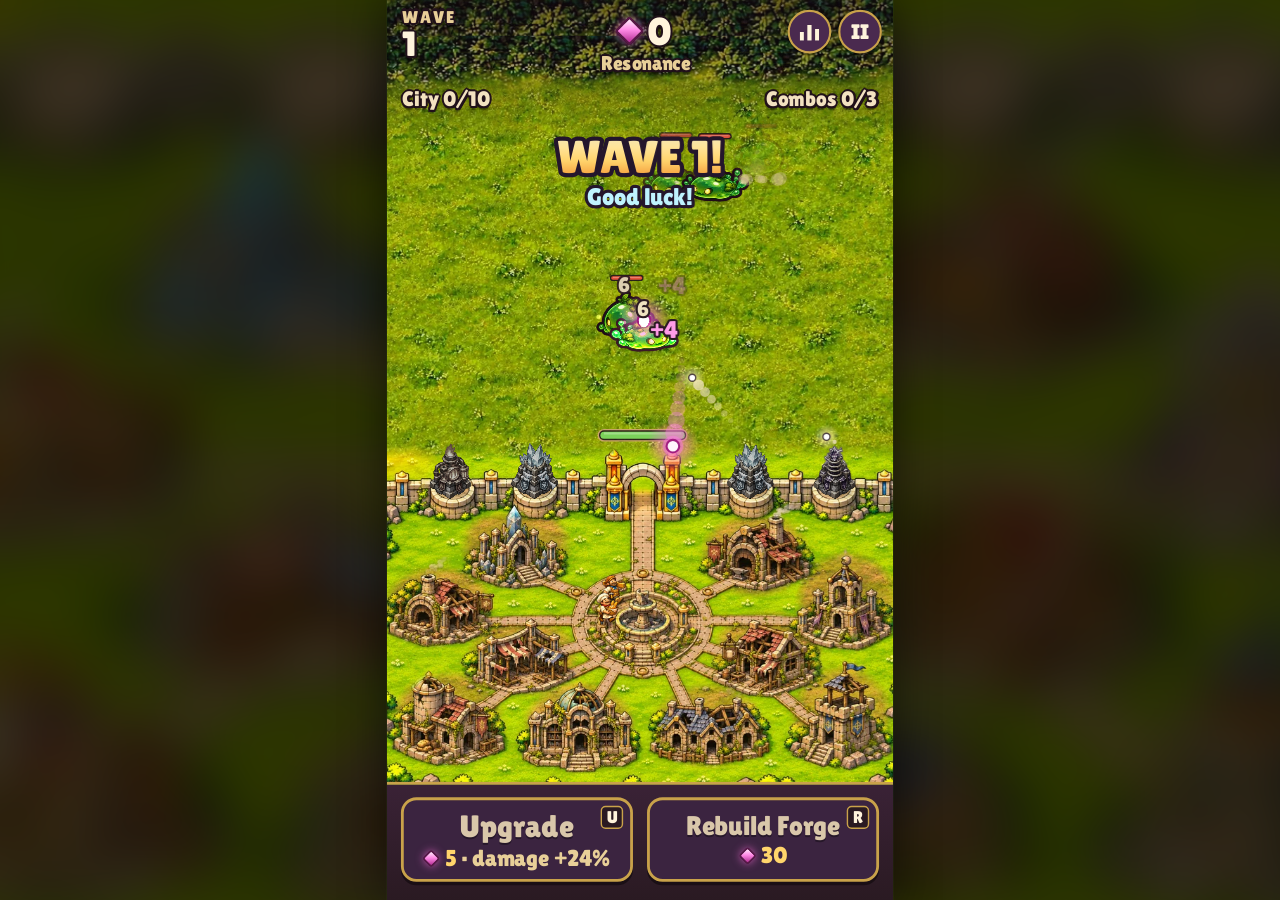
==== index.html @ 9fb1098d "Whole working area in view again (camera from 70 above the field line, 440 panel; owner: monsters we" ====
<!doctype html>
<html lang="en">
<head>
<meta charset="utf-8">
<meta name="viewport" content="width=device-width,initial-scale=1,maximum-scale=1,user-scalable=no,viewport-fit=cover">
<meta http-equiv="Content-Security-Policy" content="default-src 'self'; script-src 'self' https:; img-src 'self' data: blob:; media-src 'self' blob:; connect-src 'self' https:; style-src 'self' 'unsafe-inline'; font-src 'self'">
<title>Hearthgate</title>
<link rel="stylesheet" href="style.css?v=20261113c">
</head>
<body>
<div id="backdrop" aria-hidden="true"></div>
<div id="stage">
  <canvas id="field" aria-label="The gate holds against the waves"></canvas>
  <header id="hud">
    <div id="wave" class="stat"><span class="lbl">Wave</span><b id="waveN">1</b></div>
    <div class="stat res"><span class="num"><i class="gem"></i><b id="res">0</b></span><span id="unit" class="sub">Resonance</span><span id="rate" class="sub rate" hidden><b id="rateN">+0/s</b></span></div>
    <div class="btns">
    <button id="stars" class="chip perksbtn" aria-label="Ascension perks" hidden></button>
    <button id="quests" class="icon" aria-label="Daily quests" hidden><i class="scroll"></i><span class="dot"></span></button>
    <button id="shop" class="icon shopbtn" aria-label="Shop" hidden><i class="star"></i><span class="dot"></span></button>
    <button id="stats" class="icon statsbtn" aria-label="Show stats"><i class="bars"></i></button>
    <button id="pause" class="icon" aria-label="Pause">II</button>
    </div>
  </header>
  <div id="counters"><span id="city" class="stat sm">City 0/10</span><span id="combos" class="stat sm">Combos 0/3</span></div>
  <div id="info" hidden></div>
  <div id="toast" role="status"></div>
  <footer id="bar">
    <button id="up" class="big"><span class="fill"></span><span class="label">Upgrade</span><span class="cost">10</span><span class="wait"></span><kbd>U</kbd></button>
    <button id="re" class="big"><span class="fill"></span><span class="label">Rebuild</span><span class="cost">15</span><span class="wait"></span><kbd>R</kbd></button>
  </footer>
  <div id="hand" aria-hidden="true"></div>
  <div id="card"><div class="body" role="dialog" aria-modal="true"></div></div>
  <div id="boot">Hearthgate</div>
</div>
<aside id="sideL" class="side" hidden></aside>
<aside id="sideR" class="side" hidden></aside>
<script src="js/sdk.js?v=20261113c"></script>
<script src="js/city.js?v=20261113c"></script>
<script src="js/core.js?v=20261113c"></script>
<script src="js/looks.js?v=20261113c"></script>
<script src="js/audio.js?v=20261113c"></script>
<script src="js/game.js?v=20261113c"></script>
</body>
</html>
---- style.css ----
/* Hearthgate: Warden's plum-and-brass UI on a 720x1280 portrait stage. Every label is 30 design px or more,
   so it stays readable when CrazyGames' smallest desktop frame (800x450) shows the stage at 0.35. */
@font-face { font-family: 'HG Display'; src: url('assets/fonts/LilitaOne-Regular.ttf') format('truetype'); font-display: swap; }
@font-face { font-family: 'HG Text'; src: url('assets/fonts/Nunito-Variable.ttf') format('truetype'); font-weight: 200 1000; font-display: swap; }
:root { --plum: #4a2a4f; --plum-dark: #2a1a22; --brass: #c9a24a; --gold: #ffd56b; --ink: #fff4dc; --fire: #ff8a3a; --frost: #9fe8ff; --storm: #c98bff; }
* { box-sizing: border-box; }
html, body { margin: 0; height: 100%; overflow: hidden; background: #1b1016; font-synthesis-weight: none;
  -webkit-user-select: none; user-select: none; -webkit-touch-callout: none; touch-action: manipulation; -webkit-tap-highlight-color: transparent; }
/* desktop: the portrait stage stands in front of a soft, dark view of the restored city instead of black bars */
#backdrop { position: fixed; inset: -60px; background: url('assets/city/city-restored.webp') center / cover no-repeat; filter: blur(26px) brightness(.42) saturate(1.15); }
#stage { position: absolute; left: 0; top: 0; width: 720px; height: 1280px; transform-origin: 0 0; overflow: hidden;
  font-family: 'HG Text', 'Trebuchet MS', sans-serif; color: var(--ink); background: #2f5a2a; box-shadow: 0 0 60px rgba(0, 0, 0, .6); }
#field { position: absolute; inset: 0; width: 720px; height: 1280px; }
button { font-family: inherit; }
[hidden] { display: none !important; }
button:focus-visible { outline: 4px solid var(--gold); outline-offset: 3px; }

/* HUD (polish pass, owner Nov 6 2026: "containers for data is cute, but sometimes just having the numbers might look better"):
   wave and Resonance are plain numbers with an ink outline over a soft shade; only things you press are buttons.
   Three columns that cannot push each other: a number that grows too wide is shrunk to fit by fitText() in game.js. */
#hud { position: absolute; left: 16px; right: 16px; top: 12px; z-index: 1; display: grid; grid-template-columns: 150px minmax(0, 1fr) auto; align-items: start; gap: 8px; pointer-events: none; }
#hud::before { content: ''; position: absolute; left: -16px; right: -16px; top: -12px; height: 210px; z-index: -1; pointer-events: none;
  background: linear-gradient(rgba(20, 10, 16, .62), rgba(20, 10, 16, .3) 55%, rgba(20, 10, 16, 0)); }
#hud > * { pointer-events: auto; }
.stat { font: 50px/1 'HG Display', sans-serif; color: var(--ink); white-space: nowrap;
  text-shadow: 0 0 3px #22121b, 3px 0 0 #22121b, -3px 0 0 #22121b, 0 3px 0 #22121b, 0 -3px 0 #22121b, 2px 2px 0 #22121b, -2px 2px 0 #22121b, 2px -2px 0 #22121b, -2px -2px 0 #22121b, 0 6px 2px rgba(0, 0, 0, .45); }
#wave { display: flex; flex-direction: column; align-items: flex-start; padding-left: 6px; }
.stat .lbl { font-size: 24px; letter-spacing: 3px; text-transform: uppercase; color: #e8cf98; margin-bottom: 2px; }
.stat.res { display: flex; flex-direction: column; align-items: center; min-width: 0; padding-top: 4px; }
.stat.res .num { display: flex; align-items: center; gap: 10px; font-size: 56px; }
.stat.res .gem { width: 30px; height: 30px; margin: 0; }
.stat .sub { font-size: 28px; color: #e8cf98; margin-top: 4px; }
.stat .sub.rate { color: #ffc6ef; }
.stat.sm { font-size: 30px; color: #f3e2c0; }
#hud .btns { display: flex; gap: 10px; align-items: center; padding-top: 2px; }
#hud .btns .icon { margin-left: 0 !important; }
#counters { position: absolute; left: 22px; top: 126px; right: 22px; z-index: 1; display: flex; justify-content: space-between; pointer-events: none; }
.chip { white-space: nowrap; display: inline-flex; align-items: center; gap: 8px; padding: 8px 16px; border-radius: 999px; font: 38px/1 'HG Display', sans-serif;
  background: rgba(42, 26, 34, .84); border: 3px solid var(--brass); box-shadow: 0 3px 0 rgba(0, 0, 0, .25); }
.unit { font-size: 32px; color: #e8cf98; }
/* Resonance: a rose crystal, the city's magic */
.gem { flex: none; width: 24px; height: 24px; margin: 0 4px; transform: rotate(45deg); border-radius: 4px; border: 3px solid #5a1748;
  background: linear-gradient(135deg, #fff0fb, #ff8ae6 45%, #b02a8f); box-shadow: 0 0 12px rgba(255, 110, 220, .7); }
#stars { color: var(--gold); padding: 8px 12px; gap: 4px; }
.icon { margin-left: auto; flex: none; width: 62px; height: 62px; border-radius: 50%; border: 3px solid var(--brass); background: var(--plum);
  color: var(--ink); font: 30px/1 'HG Display', sans-serif; cursor: pointer; box-shadow: 0 3px 0 rgba(0, 0, 0, .3); }
.icon.on { background: var(--brass); color: var(--plum-dark); }

/* notices sit over the city, never over the fight */
#toast { position: absolute; left: 50%; bottom: 680px; transform: translate(-50%, 20px); max-width: 680px; width: max-content; padding: 14px 26px; border-radius: 16px;
  background: var(--plum); border: 3px solid var(--brass); font: 34px/1.15 'HG Display', sans-serif; text-align: center;
  opacity: 0; transition: opacity .25s, transform .25s; pointer-events: none; box-shadow: 0 6px 18px rgba(0, 0, 0, .35); }
#toast.show { opacity: 1; transform: translate(-50%, 0); }

/* the two buttons */
#bar { position: absolute; left: 0; right: 0; bottom: 0; height: 168px; padding: 18px 20px 26px; display: flex; gap: 20px;
  background: linear-gradient(#3a2236, var(--plum-dark)); border-top: 4px solid var(--brass); }
.big { position: relative; flex: 1; overflow: hidden; border-radius: 22px; border: 4px solid var(--brass); background: #3b2440; color: var(--ink);
  font-family: 'HG Display', sans-serif; cursor: pointer; display: flex; flex-direction: column; align-items: center; justify-content: center; gap: 2px;
  box-shadow: 0 5px 0 #1a0f15; transition: transform .08s; }
.big:active { transform: translateY(3px); box-shadow: 0 2px 0 #1a0f15; }
.big .fill { position: absolute; left: 0; bottom: 0; top: 0; width: 0; background: linear-gradient(90deg, rgba(201, 162, 74, .28) calc(100% - 18px), rgba(201, 162, 74, 0)); transition: width .2s; }
.big.ready { background: #6a3a5f; border-color: var(--gold); animation: ready 1.4s ease-in-out infinite alternate; }
.big.ready .label { color: #fff8e6; }
@keyframes ready { from { box-shadow: 0 5px 0 #1a0f15, 0 0 0 3px rgba(255, 213, 107, .25); } to { box-shadow: 0 5px 0 #1a0f15, 0 0 0 7px rgba(255, 213, 107, .5), 0 0 26px rgba(255, 213, 107, .45); } }
.big:not(.ready) .label { color: #d9c7aa; }
.big.ascend { background: linear-gradient(#b0802a, #7a4f18); border-color: var(--gold); }
.big .label { position: relative; font-size: 44px; text-shadow: 0 3px 0 rgba(0, 0, 0, .35); }
.big .cost { position: relative; font-size: 32px; color: var(--gold); white-space: nowrap; display: flex; align-items: center; gap: 6px; }
.big .cost .what { color: #e8cf98; }
i.gem { display: inline-block; vertical-align: -4px; }   /* inline in card buttons it collapsed to a bar (fresh-eyes review, Nov 6) */
.cbtn i.gem { width: 18px; height: 18px; border-width: 2px; margin: 0 8px 0 6px; }
.gem.sm { width: 18px; height: 18px; border-width: 2px; margin: 0 4px 0 2px; }
.big .wait { position: absolute; left: 16px; top: 10px; font: 30px 'HG Display', sans-serif; color: var(--gold); }
.big kbd { display: none; position: absolute; right: 10px; top: 8px; min-width: 32px; padding: 1px 6px; border-radius: 7px; border: 2px solid var(--brass);
  font: 24px 'HG Display', sans-serif; color: var(--ink); background: var(--plum-dark); }
.keys .big kbd { display: block; }
.shake { animation: shake .35s; }
@keyframes shake { 25% { transform: translateX(-8px); } 50% { transform: translateX(8px); } 75% { transform: translateX(-4px); } }

/* the pointing hand: a gloved finger that taps the one button to press */
#hand { position: absolute; width: 96px; height: 112px; display: none; pointer-events: none; z-index: 5;
  background: url("data:image/svg+xml,%3Csvg xmlns='http://www.w3.org/2000/svg' viewBox='0 0 48 56'%3E%3Cpath d='M18 6a4 4 0 0 1 8 0v20a3.5 3.5 0 0 1 7 0v1a3.5 3.5 0 0 1 7 0v2a3 3 0 0 1 6 0v11c0 8-6 14-14 14h-8c-6 0-9-3-12-8l-6-10c-2-3 2-6 5-4l7 6z' fill='%23fff4dc' stroke='%232a1a22' stroke-width='2.2' stroke-linejoin='round'/%3E%3Cpath d='M26 26v7M33 27v6M40 29v5' stroke='%232a1a22' stroke-width='1.6' stroke-linecap='round' fill='none'/%3E%3Cpath d='M16 49.5h19' stroke='%23c9a24a' stroke-width='3' stroke-linecap='round'/%3E%3C/svg%3E") center/contain no-repeat;
  transform: rotate(180deg); animation: tap .9s ease-in-out infinite alternate; filter: drop-shadow(0 4px 4px rgba(0, 0, 0, .4)); }
#hand.on { display: block; }
#hand.up { left: 132px; bottom: 178px; }
#hand.re { left: 492px; bottom: 178px; }
#hand.bld { bottom: auto; transform: none; animation-name: tapup; }
#hand.bld.from-top { transform: rotate(180deg); animation-name: tap; }   /* a target near the buttons is pointed at from above, never cut off by the bar */
@keyframes tapup { to { transform: translateY(-16px); } }
@keyframes tap { to { transform: rotate(180deg) translateY(-16px); } }

/* cards: daily reward, offline, restore pick, fork, Ascend, save the gate, settings */
#card { position: absolute; inset: 0; display: none; align-items: center; justify-content: center; background: rgba(20, 10, 16, .55); z-index: 10; }
#card.on { display: flex; }
#card .body { width: 620px; padding: 34px 34px 30px; border-radius: 28px; background: linear-gradient(#4f2d54, #34203a); border: 5px solid var(--brass);
  box-shadow: 0 16px 40px rgba(0, 0, 0, .5); text-align: center; display: flex; flex-direction: column; gap: 14px; animation: rise .25s ease-out; }
@keyframes rise { from { transform: translateY(30px) scale(.96); opacity: 0; } }
#card .eyebrow { font: 30px 'HG Display', sans-serif; color: var(--gold); letter-spacing: .04em; }
#card h2 { margin: 0; font: 56px/1.05 'HG Display', sans-serif; text-shadow: 0 4px 0 rgba(0, 0, 0, .3); }
#card p { margin: 0; font: 600 30px/1.3 'HG Text', sans-serif; color: #f1e3c8; }
#card p.small { font-size: 30px; color: #cdb99a; }
.cbtn { margin-top: 4px; padding: 18px; border-radius: 18px; border: 4px solid var(--brass); background: #6a3a5f; color: var(--ink);
  font: 40px 'HG Display', sans-serif; cursor: pointer; box-shadow: 0 5px 0 #1a0f15; }
.cbtn.gold { background: linear-gradient(#c7962f, #8a5a1b); border-color: var(--gold); }
.cbtn.off { background: #3b2440; color: #cdb99a; }
#card .wait { min-height: 0; font: 30px 'HG Display', sans-serif; color: var(--gold); }
#card .wait:empty { display: none; }
.cbtn.danger { background: linear-gradient(#a8443e, #7c2a2a); border-color: #e0a07a; color: #fff4dc; }
.linkbtn { display: block; margin: 18px auto 0; background: none; border: 0; color: var(--ink); opacity: .7; font: 600 26px 'HG Text', sans-serif; text-decoration: underline; cursor: pointer; }
.linkbtn:hover { opacity: 1; }
.cbtn.quiet { background: transparent; border-color: rgba(201, 162, 74, .5); box-shadow: none; font-size: 34px; }
.pick { display: flex; gap: 16px; }
.opt { flex: 1; padding: 20px 14px; border-radius: 20px; border: 4px solid var(--brass); background: #3b2440; color: var(--ink); cursor: pointer;
  display: flex; flex-direction: column; gap: 8px; box-shadow: 0 5px 0 #1a0f15; }
.opt b { font: 40px 'HG Display', sans-serif; }
.opt span { font: 700 30px/1.2 'HG Text', sans-serif; color: #f1e3c8; }
.tog { display: flex; align-items: center; gap: 18px; padding: 10px 6px; font: 34px 'HG Display', sans-serif; cursor: pointer; text-align: left; }
.tog input { appearance: none; width: 84px; height: 46px; border-radius: 999px; background: #2a1a22; border: 3px solid var(--brass); position: relative; cursor: pointer; flex: none; }
.tog input::after { content: ''; position: absolute; left: 4px; top: 4px; width: 32px; height: 32px; border-radius: 50%; background: #8b7a68; transition: left .15s; }
.tog input:checked { background: #6a3a5f; }
.tog input:checked::after { left: 42px; background: var(--gold); }


/* ---------- the Shop ---------- */
/* Starshards: a cyan star, the Shop's currency */
.star { display: inline-block; flex: none; width: 28px; height: 28px; vertical-align: -4px; background: linear-gradient(#f2feff, #6ff2ff 50%, #1c9fc0);
  clip-path: polygon(50% 0, 62% 34%, 98% 36%, 69% 58%, 80% 94%, 50% 73%, 20% 94%, 31% 58%, 2% 36%, 38% 34%); }
#shop { margin-left: auto; position: relative; display: grid; place-items: center; }
#shop:not([hidden]) + #pause { margin-left: 0; }
#shop .star { width: 40px; height: 40px; vertical-align: 0; }
#shop .dot { position: absolute; right: -2px; top: -2px; width: 22px; height: 22px; border-radius: 50%; background: #ff5a8a; border: 3px solid var(--plum-dark); display: none; }
#shop.news .dot { display: block; }
#shop.fresh { animation: beckon 1s ease-in-out infinite alternate; }
@keyframes beckon { to { box-shadow: 0 0 0 8px rgba(111, 242, 255, .45), 0 0 26px rgba(111, 242, 255, .7); transform: scale(1.08); } }
#card.shop { align-items: flex-start; padding-top: 168px; }   /* pinned under the top bar: the panel never jumps between tabs */
#card.shop .body { width: 688px; padding: 18px 20px 16px; gap: 10px; height: calc(100% - 168px - 12px); }
#card .earn { font: 700 30px/1.2 'HG Text', sans-serif; color: #dffcff; text-align: left; white-space: nowrap; letter-spacing: -.01em; }
#card .earn .star { width: 24px; height: 24px; }
.tab { position: relative; }
.tab.news::after { content: ''; position: absolute; right: 4px; top: 4px; width: 16px; height: 16px; border-radius: 50%; background: #ff5a8a; border: 2px solid var(--plum-dark); }
.shophead { display: flex; align-items: center; gap: 14px; }
.shophead h2 { margin-right: auto !important; }
.shards { font-size: 38px; color: #dffcff; border-color: #6ff2ff; }
.x { position: relative; flex: none; width: 64px; height: 64px; border-radius: 50%; border: 3px solid var(--brass); background: var(--plum-dark); cursor: pointer; }
.x { background-image: linear-gradient(45deg, transparent 46%, var(--ink) 46% 54%, transparent 54%), linear-gradient(-45deg, transparent 46%, var(--ink) 46% 54%, transparent 54%);
  background-size: 30px 30px; background-position: center; background-repeat: no-repeat; }
.trade { display: flex; align-items: center; gap: 12px; justify-content: space-between; padding: 10px 12px; border-radius: 16px; background: rgba(20, 10, 16, .35); }
.trade > span { font: 700 30px/1.2 'HG Text', sans-serif; color: #cdb99a; text-align: left; }
.trade > span .star { width: 22px; height: 22px; }
#c-trade { margin: 0; padding: 10px 16px; font-size: 32px; display: inline-flex; align-items: center; gap: 8px; white-space: nowrap; }
#c-trade .gem { width: 20px; height: 20px; }
.to { width: 0; height: 0; margin: 0 4px; border-left: 14px solid currentColor; border-top: 9px solid transparent; border-bottom: 9px solid transparent; }
.tabs { display: flex; gap: 8px; }
.tab { flex: 1; padding: 12px 2px; border-radius: 16px 16px 6px 6px; border: 3px solid rgba(201, 162, 74, .5); background: #2f1c33; color: #cdb99a; font: 31px 'HG Display', sans-serif; cursor: pointer; }
.tab.on { background: var(--brass); color: var(--plum-dark); border-color: var(--gold); }
.grid { display: grid; grid-template-columns: repeat(3, minmax(0, 1fr)); gap: 8px; }
.item { display: flex; flex-direction: column; gap: 4px; padding: 6px; border-radius: 18px; background: #2f1c33; border: 3px solid rgba(201, 162, 74, .3); cursor: pointer; min-width: 0; }
.item.eq { border-color: var(--gold); box-shadow: 0 0 0 3px rgba(255, 213, 107, .25); }
.item.sel:not(.eq) { border-color: #f6efe2; }
.item canvas { display: block; width: 100%; aspect-ratio: 360 / 202; border-radius: 12px; }
#card .detail { margin-top: auto; }
.item b { font: 30px/1.1 'HG Display', sans-serif; white-space: nowrap; overflow: hidden; text-overflow: ellipsis; }
.buy { position: relative; padding: 12px 4px; border-radius: 12px; border: 3px solid var(--brass); background: #6a3a5f; color: var(--ink); font: 30px 'HG Display', sans-serif;
  display: flex; align-items: center; justify-content: center; gap: 6px; cursor: pointer; box-shadow: 0 4px 0 #1a0f15; }
.buy .star { width: 24px; height: 24px; vertical-align: 0; }
.buy.can { background: linear-gradient(#c7962f, #8a5a1b); border-color: var(--gold); }
.buy.off { background: #3b2440; color: #a9967e; }
.buy.eq { background: transparent; color: var(--gold); border-color: rgba(255, 213, 107, .55); box-shadow: none; }
#card .detail { min-height: 2.6em; font-size: 30px; }
#card .detail b { font-family: 'HG Display', sans-serif; font-weight: 400; color: var(--ink); }
#card .detail .small { color: #cdb99a; }


/* ---------- quests and the Surge ---------- */
#quests { margin-left: auto; position: relative; display: grid; place-items: center; }
#quests:not([hidden]) + #shop { margin-left: 0; }
#quests .dot { position: absolute; right: -2px; top: -2px; width: 22px; height: 22px; border-radius: 50%; background: #ff5a8a; border: 3px solid var(--plum-dark); display: none; }
#quests.news .dot { display: block; }
/* a rolled scroll, drawn in CSS */
.scroll { width: 34px; height: 30px; border-radius: 4px; background: linear-gradient(90deg, #c9a24a 0 6px, #f6e7c4 6px calc(100% - 6px), #c9a24a calc(100% - 6px));
  box-shadow: inset 0 -4px 0 rgba(0, 0, 0, .12); position: relative; }
.scroll::before { content: ''; position: absolute; left: 10px; right: 10px; top: 8px; height: 3px; background: #8b6b3a; box-shadow: 0 7px 0 #8b6b3a; }
.quests { display: flex; flex-direction: column; gap: 12px; }
.quest { display: grid; grid-template-columns: 1fr auto; gap: 6px 14px; align-items: center; padding: 12px 14px; border-radius: 16px; background: #2f1c33; border: 3px solid rgba(201, 162, 74, .3); text-align: left; }
.quest.done { opacity: .7; }
.quest .qt { display: flex; justify-content: space-between; gap: 10px; font: 32px 'HG Display', sans-serif; }
.quest .qt span { color: #cdb99a; }
.quest .qt b { font-weight: 400; }
.quest .qbar { grid-column: 1; height: 14px; border-radius: 7px; background: #1a0f15; overflow: hidden; }
.quest .qbar i { display: block; height: 100%; background: linear-gradient(90deg, #6ff2ff, #c3f9ff); }
.quest .buy, .quest .qok { grid-column: 2; grid-row: 1 / span 2; min-width: 120px; }
.quest .qok { font: 30px 'HG Display', sans-serif; color: var(--gold); text-align: center; }
.quest.bonus { grid-template-columns: 1fr auto; background: #3a2340; }
.quest.bonus .qt { grid-row: 1 / span 2; }
/* in the top bar since Nov 6 2026: over the city it covered the Watchtower */
#surge { position: relative; margin-left: auto; flex: none; min-width: 0; height: 62px; padding: 0 12px; border-radius: 31px; border: 4px solid var(--brass);
  display: flex; align-items: center; justify-content: center; gap: 10px; font-family: 'HG Display', sans-serif; color: var(--ink); cursor: pointer;
  background: #3b2440; box-shadow: 0 5px 0 #1a0f15; }
#surge b { font-size: 32px; font-weight: 400; }
#surge span { font-size: 30px; color: #ffc8f2; white-space: nowrap; }
#surge.ready { background: linear-gradient(#d0479f, #8a2470); border-color: #ff9ce8; animation: ready 1.4s ease-in-out infinite alternate; }
#surge.on { background: linear-gradient(#ff7ad8, #b02a8f); border-color: #ffd0f4; box-shadow: 0 5px 0 #1a0f15, 0 0 28px rgba(255, 110, 220, .75); }
#surge.on span { color: #fff; }
#surge.wait { opacity: .78; }
#surge.wait span { color: #cdb99a; }
.play { width: 0; height: 0; border-left: 16px solid currentColor; border-top: 10px solid transparent; border-bottom: 10px solid transparent; }
#c-shardad { margin: 0; padding: 10px 14px; display: flex; align-items: center; justify-content: center; gap: 10px; font-size: 32px; }
#c-shardad .small { font: 700 30px 'HG Text', sans-serif; color: #f1e3c8; }
.calm #surge.ready { animation: none; }


/* ---------- Feats ---------- */
.feats { display: flex; flex-direction: column; gap: 10px; max-height: none; overflow-y: auto; padding-right: 6px; scrollbar-width: thin; scrollbar-color: var(--brass) #1a0f15; }
.feats::-webkit-scrollbar { width: 10px; } .feats::-webkit-scrollbar-thumb { background: var(--brass); border-radius: 5px; } .feats::-webkit-scrollbar-track { background: #1a0f15; border-radius: 5px; }
.feat { display: flex; align-items: center; gap: 14px; padding: 10px 12px; border-radius: 16px; background: #2f1c33; border: 3px solid rgba(201, 162, 74, .3); text-align: left; }
.feat.done { opacity: .62; }
.feat .ft { flex: 1; min-width: 0; display: flex; flex-direction: column; gap: 4px; }
.feat .ft b { font: 32px 'HG Display', sans-serif; font-weight: 400; }
.feat .ft span { font: 700 30px/1.15 'HG Text', sans-serif; color: #e2d0b0; }
.feat .fr { font: 30px/1.2 'HG Display', sans-serif; color: var(--gold); text-align: right; white-space: nowrap; }
.feat .fr .star { width: 22px; height: 22px; }
.feat .qbar { height: 12px; border-radius: 6px; background: #1a0f15; overflow: hidden; }
.feat .qbar i { display: block; height: 100%; background: linear-gradient(90deg, #6ff2ff, #c3f9ff); }
.medal { flex: none; width: 56px; height: 56px; border-radius: 50%; border: 4px solid #2a1a22; position: relative; box-shadow: 0 3px 0 rgba(0, 0, 0, .3); }
.medal::after { content: ''; position: absolute; inset: 12px; background: #2a1a22; clip-path: polygon(50% 0, 62% 34%, 98% 36%, 69% 58%, 80% 94%, 50% 73%, 20% 94%, 31% 58%, 2% 36%, 38% 34%); }
.medal.t1 { background: radial-gradient(circle at 35% 30%, #f3c08a, #b46a2c); }
.medal.t2 { background: radial-gradient(circle at 35% 30%, #ffffff, #9aa6b4); }
.medal.t3 { background: radial-gradient(circle at 35% 30%, #fff3b0, #d79a1c); }
.feat.done .medal { filter: none; } .feat:not(.done) .medal { filter: grayscale(.8) brightness(.8); }


/* ---------- perks, quests panel, feats polish ---------- */
.perksbtn { cursor: pointer; color: var(--gold); position: relative; flex: none !important; }
.perksbtn.news::after { content: ''; position: absolute; right: -4px; top: -4px; width: 20px; height: 20px; border-radius: 50%; background: #ff5a8a; border: 3px solid var(--plum-dark); }
.star.gold { background: linear-gradient(#fff6cf, #ffd56b 50%, #c98a1c); clip-path: polygon(4% 88%, 0% 22%, 27% 52%, 50% 6%, 73% 52%, 100% 22%, 96% 88%); }   /* perk points are a crown, so they never read as Starshards or constellation stars (fresh-eyes review) */
.perkpts { align-self: center; color: #fff1c4; border-color: var(--gold); font-size: 36px; }
.quest .pl { grid-column: 1; margin: 0; font: 700 30px/1.15 'HG Text', sans-serif !important; color: #e2d0b0 !important; }
#card.quests, #card.perks { align-items: flex-start; padding-top: 168px; }   /* pinned like the Shop: tabs never jump */
#card.quests .body, #card.perks .body { width: 660px; }
#card .omen { font: 700 30px/1.25 'HG Text', sans-serif; color: #ffe6a8; background: rgba(255, 213, 107, .12); border-radius: 12px; padding: 8px 12px; }
#card .omen b { font-family: 'HG Display', sans-serif; font-weight: 400; color: var(--gold); }
.quest .buy.off { background: transparent; box-shadow: none; border-style: dashed; }
.feats { -webkit-mask-image: linear-gradient(#000 calc(100% - 50px), transparent); mask-image: linear-gradient(#000 calc(100% - 50px), transparent); padding-bottom: 40px; }
#counters .pulse { animation: cpulse .6s ease-out; }
@keyframes cpulse { 30% { transform: scale(1.18); box-shadow: 0 0 22px rgba(255, 213, 107, .8); } }

#boot { position: absolute; inset: 0; display: grid; place-items: center; background: var(--plum-dark); font: 72px 'HG Display', sans-serif; color: var(--brass); z-index: 20; }
@media (prefers-reduced-motion: reduce) { #hand, .shake, #card .body, .big.ready, #shop.fresh { animation: none; } }
.calm #hand, .calm .shake, .calm #card .body, .calm .big.ready, .calm #shop.fresh { animation: none; }

/* ---------- phones (Nov 6 2026, owner's report: the Perks card ran off the screen; small buttons) ---------- */
/* every card fits the stage: the body scrolls inside itself, never past the screen edge */
#card { padding: 12px; }
#card .body { max-height: calc(100% - 24px); overflow-y: auto; overscroll-behavior: contain; scrollbar-width: thin; scrollbar-color: var(--brass) transparent; }
#card.shop .body, #card.quests .body, #card.perks .body { max-height: calc(100% - 168px - 12px); }
#card .body::-webkit-scrollbar { width: 10px; } #card .body::-webkit-scrollbar-thumb { background: var(--brass); border-radius: 5px; }
.cardhead { display: flex; align-items: center; gap: 14px; }
.cardhead h2 { margin-right: auto !important; margin-left: 0; text-align: left; }
/* touch: on a phone the stage is drawn at about half size, so small buttons get an invisible hit area around them */
.icon, .x, .tab, .buy, .perksbtn, .opt { position: relative; }   /* #surge is already absolute */
.icon::before, .x::before, .tab::before, .buy::before, #surge::before, .perksbtn::before { content: ''; position: absolute; inset: -14px; }
.tab::before, .buy::before { inset: -6px -4px; }
.perksbtn { overflow: visible !important; }
.tab { padding: 16px 2px; }
.perkrow { display: grid; grid-template-columns: 1fr auto; gap: 2px 12px; align-items: center; padding: 10px 14px; border-radius: 16px; background: #2f1c33; border: 3px solid rgba(201, 162, 74, .3); text-align: left; }
.perkrow b { font: 32px 'HG Display', sans-serif; font-weight: 400; }
.perkrow b small { font-size: 26px; color: var(--gold); letter-spacing: .1em; margin-left: 8px; }
.perkrow span { grid-column: 1; font: 700 30px/1.15 'HG Text', sans-serif; color: #e2d0b0; }
.perkrow .buy, .perkrow .qok { grid-column: 2; grid-row: 1 / span 2; min-width: 110px; }
.perks { display: flex; flex-direction: column; gap: 8px; }
/* long lists scroll inside the card, under a header that always shows its close button */
.feats, .perks { flex: 0 1 auto; min-height: 0; overflow-y: auto; }
#card.quests .body, #card.perks .body { overflow: hidden; }
.perks { -webkit-mask-image: linear-gradient(#000 calc(100% - 40px), transparent); mask-image: linear-gradient(#000 calc(100% - 40px), transparent); padding-bottom: 30px; }   /* the fade says: more below */
#surge:not([hidden]) + #pause { margin-left: 0; }
#surge::before { content: ''; position: absolute; inset: -12px -6px; }
/* final review, Nov 6 2026: cards end above the bottom bar so Upgrade and Restore stay readable; the Feats pulse grows inward */
#card { bottom: 168px; }
#card.shop .body, #card.quests .body, #card.perks .body { max-height: calc(100% - 168px - 12px); }
.perks, .feats { scrollbar-width: thin; scrollbar-color: var(--brass) #1a0f15; padding-right: 6px; }
#combos { transform-origin: right center; }
/* the Shop: the header, trade and tabs stay put; only the item grid scrolls, fading at its lower edge */
#card.shop .body { overflow: hidden; }
#card.shop .grid { flex: 1 1 auto; min-height: 0; overflow-y: auto; align-content: start; padding-bottom: 30px; scrollbar-width: thin; scrollbar-color: var(--brass) #1a0f15;
  -webkit-mask-image: linear-gradient(#000 calc(100% - 36px), transparent); mask-image: linear-gradient(#000 calc(100% - 36px), transparent); }
#card.shop .detail { flex: none; margin-top: 0; min-height: 0; }
/* the stats overlay switch: three bars; gold when on */
.statsbtn { margin-left: 0 !important; display: grid; place-items: center; }
#hud .statsbtn { order: 0; }
#surge[hidden] + .statsbtn { margin-left: auto !important; }
.bars { width: 28px; height: 26px; background: linear-gradient(90deg, var(--ink) 0 6px, transparent 6px 11px, var(--ink) 11px 17px, transparent 17px 22px, var(--ink) 22px 28px);
  -webkit-mask: linear-gradient(transparent 0 14px, #000 14px) 0 0 / 6px 100% no-repeat, linear-gradient(transparent 0 4px, #000 4px) 11px 0 / 6px 100% no-repeat, linear-gradient(transparent 0 9px, #000 9px) 22px 0 / 6px 100% no-repeat;
  mask: linear-gradient(transparent 0 14px, #000 14px) 0 0 / 6px 100% no-repeat, linear-gradient(transparent 0 4px, #000 4px) 11px 0 / 6px 100% no-repeat, linear-gradient(transparent 0 9px, #000 9px) 22px 0 / 6px 100% no-repeat; }
.statsbtn.on { background: var(--brass); } .statsbtn.on .bars { background: var(--plum-dark); }
#stats + #pause { margin-left: 0; }
#card h3.rel { margin: 6px 0 0; font: 36px 'HG Display', sans-serif; color: var(--gold); text-align: left; }
#card.perks .body { overflow-y: auto; }
/* a card is open: the bottom bar dims too, since Upgrade and Restore wait until it closes (fresh-eyes review, Nov 6) */
#stage:has(#card.on) #bar { filter: brightness(.5) saturate(.6); pointer-events: none; }
ul.asc { margin: 6px 0 10px; padding: 0; list-style: none; text-align: left; display: flex; flex-direction: column; gap: 8px; font: 600 27px/1.3 'HG Text', sans-serif; color: #f1e3c8; }
ul.asc li { background: rgba(0, 0, 0, .18); border-radius: 12px; padding: 8px 12px; }
ul.asc b { color: var(--gold); }
/* desktop side panels: the city on the left, goals on the right (only when the window has room beside the stage) */
.side { position: fixed; top: 50%; transform: translateY(-50%); transform-origin: left center; overflow-y: auto; z-index: 5; padding: 16px 16px 12px; border-radius: 18px;
  background: rgba(64, 36, 70, .94); border: 3px solid var(--brass); box-shadow: 0 8px 30px rgba(0, 0, 0, .45); color: var(--ink);
  font: 600 15px/1.35 'HG Text', 'Trebuchet MS', sans-serif; scrollbar-width: thin; scrollbar-color: var(--brass) transparent; }
.side h3 { margin: 0 0 10px; font: 26px/1 'HG Display', sans-serif; color: var(--gold); display: flex; justify-content: space-between; align-items: baseline; }
.side h3 small { font-size: 18px; color: #e8cf98; }
.side h4 { margin: 14px 0 6px; font: 18px/1 'HG Display', sans-serif; color: #e8cf98; letter-spacing: .02em; }
.srow { display: flex; align-items: center; justify-content: space-between; gap: 8px; padding: 6px 8px; border-radius: 10px; margin-bottom: 4px; background: rgba(0, 0, 0, .18); opacity: .55; }
.srow.on { opacity: 1; } .srow.next { opacity: 1; outline: 2px dashed rgba(255, 213, 107, .6); }
.sn { display: flex; flex-direction: column; font: 18px/1.1 'HG Display', sans-serif; min-width: 0; }
.sn small { font: 600 14px/1.3 'HG Text', sans-serif; color: #d9c6a6; white-space: nowrap; }
.slv { flex: none; display: inline-flex; align-items: center; padding: 5px 9px; border-radius: 10px; border: 2px solid var(--brass); background: #3b2440; color: #cdb99a; font: 16px/1 'HG Display', sans-serif; cursor: pointer; }
.slv.can { background: linear-gradient(#c7962f, #8a5a1b); color: var(--ink); border-color: var(--gold); }
.slv.shake { animation: shake .3s; }
.slv .gem.sm { width: 12px; height: 12px; border-width: 2px; margin: 0 6px 0 2px; }
.side .gem.sm { width: 12px; height: 12px; border-width: 2px; margin: 0 4px; }
.shint { margin: 8px 2px 0; font-size: 14px; color: #bfae92; }
.sstep { padding: 10px 12px; border-radius: 12px; background: rgba(255, 213, 107, .12); border: 2px solid rgba(255, 213, 107, .45); font-size: 16px; margin-bottom: 8px; }
.sstep b, .sline b, .sq b { color: var(--gold); }
.sline { padding: 4px 2px; }
.sq { display: flex; justify-content: space-between; gap: 8px; padding: 5px 8px; border-radius: 8px; background: rgba(0, 0, 0, .18); margin-bottom: 4px; }
.sq.done { opacity: .5; text-decoration: line-through; }
.sgrid { display: grid; grid-template-columns: 1fr 1fr; gap: 6px; }
.sgrid span { display: flex; flex-direction: column; padding: 6px 8px; border-radius: 10px; background: rgba(0, 0, 0, .18); font-size: 14px; color: #d9c6a6; }
.sgrid b { font: 20px/1.1 'HG Display', sans-serif; color: var(--ink); }
/* the Bestiary: frame 0 of each enemy's walk sheet, tinted like on the field; unmet kinds are dark silhouettes */
.beast { flex: none; width: 84px; height: 74px; background-repeat: no-repeat; background-size: 600% 100%; background-position: 0 0; }
.feat.unseen { opacity: .6; }
.feat .ft b small { font: 22px 'HG Display', sans-serif; color: #ff9c7a; margin-left: 6px; }
.feat .fr em { font-style: normal; }
/* with the stats overlay on, toasts move up into the field so they never cover the tower and building labels */
#stage.stats-on #toast { bottom: auto; top: 222px; }
#stage.stats-on #hand { display: none; }   /* the pointer hid a building label */
.feat .ft em.weak { font: 24px "HG Display", sans-serif; font-style: normal; }
.beast.sm { width: 50px; height: 44px; margin: 15px 17px; }   /* the Swarm: small slimes, not the Slime portrait again */
.stew { display: flex; align-items: center; justify-content: space-between; gap: 12px; padding: 8px 12px; margin: 4px 0 8px; border-radius: 14px; background: rgba(255, 213, 107, .1); border: 2px solid rgba(255, 213, 107, .35); font: 600 26px/1.25 "HG Text", sans-serif; color: #f1e3c8; text-align: left; }
.stew b { color: var(--gold); } .stew .buy { flex: none; }
/* the city is whole but the run is short of its Ascend wave: a calm plum button, not a gold one with pale text (final review) */
.big.waiting { background: linear-gradient(#5a3360, #3b2240); border-color: var(--brass); }
.big.waiting .cost { color: #f1e3c8; }
/* the Perks card, cleaned up (owner, Nov 6 2026) */
#card.perks .perks { flex: 1 1 auto; }
.perks .maxed { margin: 4px 2px 2px; font: 600 24px/1.35 'HG Text', sans-serif; color: #bfae92; text-align: left; }
.perks .maxed b { color: var(--gold); font-family: 'HG Display', sans-serif; font-weight: 400; margin-right: 6px; }
.perkrow.on { border-color: var(--gold); }
/* the Garden tab: a butterfly per row (caught in colour, the rest as outlines) */
svg.wing { flex: none; width: 84px; height: 70px; }
#card .tabs .qtab { font-size: 26px; padding-left: 4px; padding-right: 4px; white-space: nowrap; }
.perks div.maxed { display: flex; flex-wrap: wrap; align-items: center; gap: 6px 8px; margin: 4px 2px; }
.perks div.maxed span { padding: 4px 12px; border-radius: 999px; background: rgba(0, 0, 0, .22); border: 2px solid rgba(201, 162, 74, .35); font: 600 22px/1.2 'HG Text', sans-serif; color: #d9c6a6; }

/* while a Surge runs the Resonance number glows rose (owner, Nov 6 2026: "I don't really know what the surge is doing") */
#stage.surging .stat.res .num { color: #ffd6f6; }
#stage.surging .stat.res .gem { filter: drop-shadow(0 0 8px rgba(255, 120, 220, .9)); }

/* the Magister (owner, Nov 7 2026): slides in from the left above the buttons, never over the hand on Upgrade or Restore */
#guide { position: absolute; left: 6px; right: 10px; bottom: 300px; z-index: 6; display: flex; align-items: flex-end; cursor: pointer;
  transform: translateX(-108%); transition: transform .38s cubic-bezier(.2, .9, .3, 1.15); pointer-events: none; }
#guide.in { transform: none; pointer-events: auto; }
#guide .por { position: relative; flex: none; width: 230px; height: 226px; z-index: 1; filter: drop-shadow(0 6px 6px rgba(0, 0, 0, .45)); }
#guide .por canvas { position: absolute; left: 0; bottom: 0; width: 100%; height: auto; }
#guide .bub { position: relative; flex: 1; min-width: 0; margin: 0 0 18px -22px; padding: 12px 22px 16px 34px; border-radius: 24px; border: 4px solid var(--brass);
  background: linear-gradient(rgba(64, 36, 70, .97), rgba(40, 22, 38, .97)); box-shadow: 0 8px 18px rgba(0, 0, 0, .4); }
#guide .bub b { display: block; font: 25px/1 'HG Display', sans-serif; letter-spacing: 1px; color: #ffd56b; }
#guide .bub p { margin: 8px 0 0; min-height: 3.9em; font: 700 30px/1.3 'HG Text', sans-serif; color: #f7ead2; }
#guide .bub::after { content: 'Tap to continue \25B8'; position: absolute; right: 22px; bottom: -22px; padding: 4px 14px; border-radius: 14px; background: var(--brass);
  color: #2a1a22; font: 22px/1.2 'HG Display', sans-serif; opacity: 0; transition: opacity .2s; pointer-events: none; }
.keys #guide .bub::after { content: 'Click or Space \25B8'; }
#guide.wait:not(.press) .bub::after { opacity: 1; animation: nudge 1s ease-in-out infinite alternate; }
@keyframes nudge { to { transform: translateX(6px); } }
@media (prefers-reduced-motion: reduce) { #guide { transition: none; } #guide.wait .bub::after { animation: none; } }

/* ---------- desktop landscape layout (CrazyGames review, Nov 13 2026) ----------
   The world fills the left at full height; the HUD, Bram, the goals and the buttons sit in a 652 px panel on the right.
   The stage is 720 design px tall here and the frame shows it at about 0.64, so 16 design px is the smallest text. */
#stage.wide { background: linear-gradient(90deg, #2f5a2a var(--wb), #3a2236 var(--wb)); }
#stage.wide::before { content: ''; position: absolute; left: var(--wb); top: 0; bottom: 0; right: 0; z-index: 0; pointer-events: none;
  background: radial-gradient(120% 60% at 50% 0%, rgba(255, 213, 107, .10), rgba(0, 0, 0, 0) 60%), linear-gradient(#3e2540, var(--plum-dark));
  border-left: 5px solid var(--brass); box-shadow: inset 10px 0 18px rgba(0, 0, 0, .35); }
#stage.wide #field { inset: auto; left: 0; top: 0; }
#stage.wide #hud { left: calc(var(--wb) + 26px); right: 22px; top: 18px; grid-template-columns: 150px minmax(0, 1fr) auto; }
#stage.wide #hud::before { display: none; }
#stage.wide #counters { left: calc(var(--wb) + 30px); right: 28px; top: 150px; }
#stage.wide #bar { left: calc(var(--wb) + 5px); right: 0; height: 190px; padding: 18px 22px 28px; background: transparent; border-top: 0; }
#stage.wide #bar::before { content: ''; position: absolute; left: 22px; right: 22px; top: 0; height: 3px; background: linear-gradient(90deg, rgba(201, 162, 74, 0), var(--brass), rgba(201, 162, 74, 0)); }
#stage.wide #toast { left: calc(var(--wb) + 331px); bottom: 214px !important; top: auto !important; max-width: 600px; }
#stage.wide #guide { left: calc(var(--wb) + 10px); right: 14px; bottom: 206px !important; }
#stage.wide #hand.up { left: calc(var(--wb) + 130px); bottom: 196px; }
#stage.wide #hand.re { left: calc(var(--wb) + 446px); bottom: 196px; }
#stage.wide #card { left: var(--wb); }
#stage.wide #card .body { max-width: calc(100% - 24px); }
#stage.wide #card.shop .body, #stage.wide #card.quests .body, #stage.wide #card.perks .body { max-height: calc(100% - 24px); height: auto; }
#info { position: absolute; left: calc(var(--wb, 0px) + 28px); right: 26px; top: 196px; bottom: 214px; z-index: 1; overflow-y: auto; scrollbar-width: thin; scrollbar-color: var(--brass) transparent;
  font: 600 24px/1.35 'HG Text', 'Trebuchet MS', sans-serif; color: var(--ink); transition: opacity .2s; }
#stage.wide:has(#guide.in) #info { opacity: 0; pointer-events: none; }
#info h3 { margin: 0 0 10px; font: 34px/1 'HG Display', sans-serif; color: var(--gold); }
#info h4 { margin: 14px 0 6px; font: 26px/1 'HG Display', sans-serif; color: #e8cf98; }
#info .sstep { font-size: 26px; }
#info .sstep.big1 { font: 34px/1.2 'HG Display', sans-serif; text-align: center; padding: 16px; }
#info .sline { font-size: 24px; }
#info .sq { font-size: 22px; }
#info .sgrid span { font-size: 20px; } #info .sgrid b { font-size: 28px; }
#info .shint { font-size: 22px; color: #cdbb9c; text-align: center; }
#info .gem.sm { width: 16px; height: 16px; }

/* captions, not lessons (Nov 13 2026): one short line, no tap-to-continue, and a Skip that silences him for good */
#guide .bub p { min-height: 0; font: 34px/1.2 'HG Display', sans-serif; letter-spacing: .3px; }
#guide .bub::after { display: none; }
#guide .gskip { position: absolute; right: 18px; top: -18px; z-index: 2; padding: 6px 16px; border-radius: 14px; border: 3px solid var(--brass); background: var(--plum-dark);
  color: var(--ink); font: 24px/1 'HG Display', sans-serif; cursor: pointer; box-shadow: 0 3px 0 rgba(0, 0, 0, .3); }
#guide .gskip:hover { background: var(--plum); }

/* wide: Bram slides in from the right edge of the panel, never across the field; the buttons are big, like the leaders' */
#stage.wide #guide:not(.in) { transform: translateX(112%); }
#stage.wide #bar { height: 236px; }
#stage.wide #bar .big .label { font-size: 54px; }
#stage.wide #bar .big .cost { font-size: 38px; }
#stage.wide #guide { bottom: 250px !important; }
#stage.wide #info { bottom: 252px; }
#stage.wide #toast { bottom: 256px !important; }
#stage.wide #hand.up, #stage.wide #hand.re { bottom: 240px; }
/* wide: a card takes the whole panel (top to bottom) over the buttons; notices sit over the city, like on phones */
#stage.wide #card { bottom: 0; }
#stage.wide #card.shop { padding-top: 12px; }
#stage.wide #card.shop .body { height: calc(100% - 24px); }
#stage.wide #toast { left: calc(var(--wb) / 2); bottom: 26px !important; max-width: calc(var(--wb) - 30px); font-size: 30px; }
#stage.wide #card.quests, #stage.wide #card.perks { padding-top: 12px; }

/* the panel's progress: ten pips and the next building, from the painting */
#info .cityrow { display: flex; justify-content: space-between; align-items: baseline; font: 34px/1 'HG Display', sans-serif; color: var(--ink); }
#info .cityrow b { color: var(--gold); font-size: 40px; }
#info .pips { display: grid; grid-template-columns: repeat(10, 1fr); gap: 8px; margin: 0 0 16px; }
#info .pips i { height: 16px; border-radius: 8px; background: rgba(0, 0, 0, .35); border: 2px solid rgba(201, 162, 74, .55); }
#info .pips i.on { background: linear-gradient(#ffe7a0, #d9a43a); border-color: var(--gold); }
#info .nextb { display: flex; gap: 16px; align-items: center; padding: 10px 14px 10px 10px; border-radius: 16px; background: rgba(0, 0, 0, .22); border: 2px solid rgba(201, 162, 74, .5); margin-bottom: 12px; }
#info .nextb canvas { flex: none; width: 176px; height: 120px; border-radius: 12px; background: #2f5a2a; box-shadow: inset 0 0 0 2px rgba(0, 0, 0, .25); }
#info .nextb div { display: flex; flex-direction: column; min-width: 0; gap: 4px; }
#info .nextb small { font: 22px/1 'HG Display', sans-serif; color: #e8cf98; letter-spacing: .04em; text-transform: uppercase; }
#info .nextb b { font: 38px/1 'HG Display', sans-serif; color: var(--gold); }
#info .nextb span { font: 600 24px/1.25 'HG Text', sans-serif; color: #f1e3c8; }
/* wide: the hand taps right on the button (above Bram's panel, which sits just over the buttons) */
#stage.wide #hand { z-index: 7; }
#stage.wide #hand.up { left: calc(var(--wb) + 236px); bottom: 64px; }
#stage.wide #hand.re { left: calc(var(--wb) + 552px); bottom: 64px; }
#stage.wide #guide { bottom: 286px !important; }
#stage.wide #hand.up { left: calc(var(--wb) + 130px); bottom: 196px; }
#stage.wide #hand.re { left: calc(var(--wb) + 446px); bottom: 196px; }
/* the panel wears the city's own painting, dimmed, so it reads as part of the same world as the field */
#stage.wide::before { background: linear-gradient(rgba(42, 22, 40, .9), rgba(30, 16, 26, .95)), url('assets/city/city-restored.webp') center / cover no-repeat; }
#info .nextb canvas { width: 220px; height: 150px; }

/* ---------- owner, Nov 13 2026: "the side is way too big. My eyes hurt reading the buttons" ----------
   A 460 px panel; the two buttons stacked as calm rows (name left, price right, no pulsing glow);
   Bram, the goals and the next building sized down to match. */
#stage.wide #hud { left: calc(var(--wb) + 18px); right: 14px; top: 14px; grid-template-columns: 112px minmax(0, 1fr) auto; }
#stage.wide .stat { font-size: 40px; }
#stage.wide .stat .lbl { font-size: 20px; letter-spacing: 2px; }
#stage.wide .stat.res .num { font-size: 44px; } #stage.wide .stat.res .gem { width: 24px; height: 24px; }
#stage.wide .stat .sub { font-size: 22px; }
#stage.wide .stat.sm { font-size: 26px; }
#stage.wide #hud .btns { gap: 8px; } #stage.wide .icon { width: 52px; height: 52px; font-size: 24px; }
#stage.wide #counters { left: calc(var(--wb) + 22px); right: 18px; top: 122px; }
#stage.wide #bar { height: 206px; padding: 14px 16px 18px; flex-direction: column; gap: 12px; }
#stage.wide #bar .big { flex-direction: row; justify-content: space-between; padding: 0 22px 0 58px; border-radius: 18px; border-width: 3px; }
#stage.wide #bar .big .label { font-size: 36px; text-shadow: 0 2px 0 rgba(0, 0, 0, .3); }
#stage.wide #bar .big .cost { font-size: 26px; }
#stage.wide #bar .big kbd { left: 14px; right: auto; top: 50%; transform: translateY(-50%); font-size: 20px; min-width: 28px; }
#stage.wide #bar .big .wait { left: auto; right: 20px; top: 4px; font-size: 20px; }
#stage.wide #bar .big.ready { animation: none; box-shadow: 0 4px 0 #1a0f15, 0 0 0 3px rgba(255, 213, 107, .35); }
#stage.wide #bar .big:not(.ready) .label { color: #c9b89c; }
#stage.wide #guide { left: calc(var(--wb) + 8px); right: 10px; bottom: 214px !important; }
#stage.wide #guide .por { width: 150px; height: 148px; }
#stage.wide #guide .bub { margin: 0 0 12px -18px; padding: 10px 16px 12px 26px; border-width: 3px; }
#stage.wide #guide .bub b { font-size: 20px; }
#stage.wide #guide .bub p { font-size: 28px; }
#stage.wide #guide .gskip { font-size: 20px; padding: 5px 12px; top: -16px; right: 10px; }
#stage.wide #info { left: calc(var(--wb) + 20px); right: 18px; top: 170px; bottom: 220px; font-size: 20px; }
#stage.wide #info .pips { gap: 6px; } #stage.wide #info .pips i { height: 12px; }
#stage.wide #info .nextb { gap: 12px; padding: 8px; }
#stage.wide #info .nextb canvas { width: 150px; height: 102px; }
#stage.wide #info .nextb small { font-size: 18px; } #stage.wide #info .nextb b { font-size: 30px; } #stage.wide #info .nextb span { font-size: 20px; }
#stage.wide #info h3 { font-size: 28px; } #stage.wide #info h4 { font-size: 22px; }
#stage.wide #info .sstep { font-size: 20px; } #stage.wide #info .sline { font-size: 20px; } #stage.wide #info .sq { font-size: 19px; }
#stage.wide #info .sgrid span { font-size: 17px; } #stage.wide #info .sgrid b { font-size: 22px; } #stage.wide #info .shint { font-size: 18px; }
#stage.wide #hand.up { left: auto; right: 40px; bottom: 108px; }
#stage.wide #hand.re { left: auto; right: 40px; bottom: 16px; }
#stage.wide #hand.up, #stage.wide #hand.re { width: 72px; height: 84px; }
#stage.wide #bar .big .cost .what { display: none; }   /* a row has room for the name and the price only */
/* the hand points at a button from the city's edge, never over its name or price */
#stage.wide #hand.up, #stage.wide #hand.re { right: auto; left: calc(var(--wb) - 66px); animation-name: tapright; transform: rotate(90deg); }
#stage.wide #hand.up { bottom: 109px; } #stage.wide #hand.re { bottom: 16px; }
@keyframes tapright { from { transform: rotate(90deg); } to { transform: rotate(90deg) translateY(-12px); } }
@media (prefers-reduced-motion: reduce) { #stage.wide #hand { animation: none; } }
#stage.wide #bar .big kbd { font-size: 22px; }
#stage.wide #card { left: 0; }   /* cards centre over the whole stage at their normal width (the 460 panel squeezed them) */
#stage.wide #hud { grid-template-columns: 96px minmax(0, 1fr) auto; }
#stage.wide .stat .sub.rate { font-size: 19px; }
#stage.wide #guide .gskip { font-size: 22px; }
/* feel: a bought button nods under the hand; desktop hover lifts it a touch */
.big.bought { animation: bought .28s cubic-bezier(.3, 1.6, .5, 1); }
@keyframes bought { 0% { transform: scale(.94); } 55% { transform: scale(1.04); } 100% { transform: none; } }
@media (hover: hover) { .big:hover { filter: brightness(1.08); } .icon:hover { filter: brightness(1.15); } }
.calm .big.bought { animation: none; }

/* ---------- polish pass (fresh-eyes review, Nov 13 2026) ----------
   1. The panel is a quiet plum surface, not a blurred copy of the city (it read as a placeholder).
   2. Information is plain text with thin dividers; only things you press keep a gold frame.
   3. Nothing is cut mid-line: long lists fade out at the bottom and scroll. */
#stage.wide::before { background: radial-gradient(130% 70% at 50% 0%, rgba(255, 213, 107, .07), rgba(0, 0, 0, 0) 60%), linear-gradient(#3b2238, #24141f); }
#stage.wide #info .sstep { background: none; border: 0; border-bottom: 1px solid rgba(201, 162, 74, .35); border-radius: 0; padding: 4px 2px 10px; }
#stage.wide #info .nextb { background: none; border: 0; border-bottom: 1px solid rgba(201, 162, 74, .35); border-radius: 0; padding: 4px 0 12px; }
#stage.wide #info .nextb canvas { border-radius: 10px; box-shadow: 0 0 0 2px rgba(201, 162, 74, .55), 0 4px 10px rgba(0, 0, 0, .35); }
#stage.wide #info .sq { background: none; border-bottom: 1px solid rgba(255, 255, 255, .07); border-radius: 0; padding: 4px 2px; }
#stage.wide #info .sgrid span { background: none; border-left: 2px solid rgba(201, 162, 74, .4); border-radius: 0; padding: 2px 8px; }
#stage.wide #info .sline, #stage.wide #info .sstep, #stage.wide #info .sq { font-weight: 700; }
#stage.wide #info { -webkit-mask-image: linear-gradient(#000 calc(100% - 28px), transparent); mask-image: linear-gradient(#000 calc(100% - 28px), transparent); padding-bottom: 24px; }
#info b, .side b, .sstep b { white-space: nowrap; }
#info .gem.sm + *, #info .sstep { word-break: normal; }
.stat .sub.rate { color: #ffc2ec; text-shadow: 0 0 2px #22121b, 1px 1px 0 #22121b, -1px -1px 0 #22121b, 1px -1px 0 #22121b, -1px 1px 0 #22121b; }
#backdrop { filter: blur(26px) brightness(.26) saturate(1.05) !important; }
/* the hand over a building on desktop is smaller, so it never hides what it points at */
#stage.wide #hand.bld { width: 68px; height: 80px; }
/* phones: Bram's portrait is smaller so his panel covers less of the field */
#stage:not(.wide) #guide .por { width: 176px; height: 172px; }
#stage:not(.wide) #guide .bub p { font-size: 32px; }
.nw { white-space: nowrap; }
#stage.wide .big .fill { background: linear-gradient(90deg, rgba(201, 162, 74, .14) calc(100% - 18px), rgba(201, 162, 74, 0)); }
/* the pause menu: a title with a close X, and each setting a row with its glyph, its name and its switch on the right */
.tog .ticon { flex: none; width: 52px; height: 52px; display: grid; place-items: center; border-radius: 50%; background: rgba(0, 0, 0, .25); border: 2px solid rgba(201, 162, 74, .55); color: var(--gold); }
.tog .ticon svg { width: 30px; height: 30px; fill: currentColor; }
.tog span { flex: 1; }
.tog { border-bottom: 1px solid rgba(255, 255, 255, .07); }
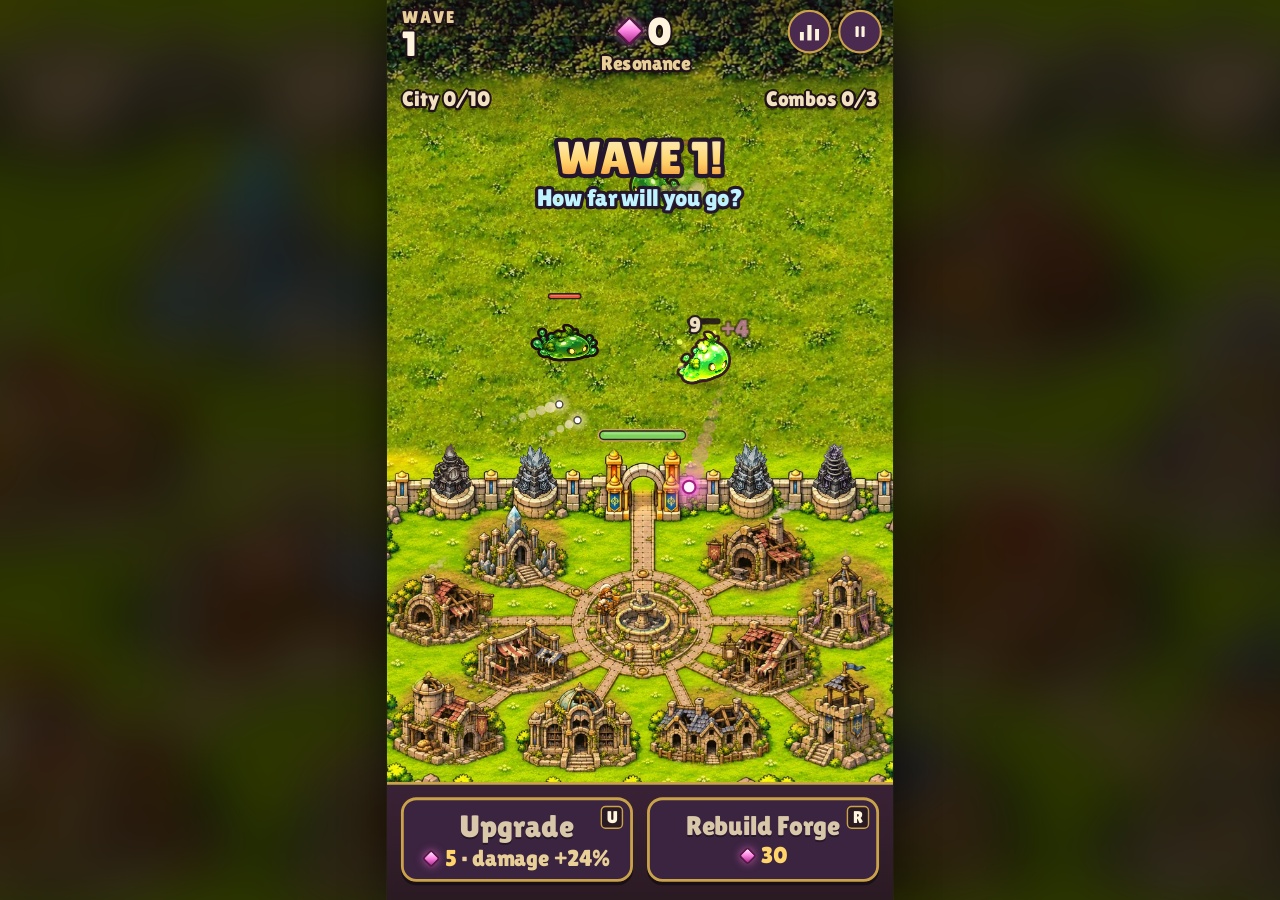
==== commit 8baa3dd3: "30-second sweep fixes: building pictures on the Pick and building cards, one close X on every card t" ====
--- a/index.html
+++ b/index.html
@@ -5,7 +5,7 @@
 <meta name="viewport" content="width=device-width,initial-scale=1,maximum-scale=1,user-scalable=no,viewport-fit=cover">
 <meta http-equiv="Content-Security-Policy" content="default-src 'self'; script-src 'self' https:; img-src 'self' data: blob:; media-src 'self' blob:; connect-src 'self' https:; style-src 'self' 'unsafe-inline'; font-src 'self'">
 <title>Hearthgate</title>
-<link rel="stylesheet" href="style.css?v=20261113c">
+<link rel="stylesheet" href="style.css?v=20261113d">
 </head>
 <body>
 <div id="backdrop" aria-hidden="true"></div>
@@ -19,7 +19,7 @@
     <button id="quests" class="icon" aria-label="Daily quests" hidden><i class="scroll"></i><span class="dot"></span></button>
     <button id="shop" class="icon shopbtn" aria-label="Shop" hidden><i class="star"></i><span class="dot"></span></button>
     <button id="stats" class="icon statsbtn" aria-label="Show stats"><i class="bars"></i></button>
-    <button id="pause" class="icon" aria-label="Pause">II</button>
+    <button id="pause" class="icon" aria-label="Pause"><svg viewBox="0 0 24 24" width="26" height="26" aria-hidden="true"><rect x="6" y="5" width="4.2" height="14" rx="1.2" fill="currentColor"/><rect x="13.8" y="5" width="4.2" height="14" rx="1.2" fill="currentColor"/></svg></button>
     </div>
   </header>
   <div id="counters"><span id="city" class="stat sm">City 0/10</span><span id="combos" class="stat sm">Combos 0/3</span></div>
@@ -35,11 +35,11 @@
 </div>
 <aside id="sideL" class="side" hidden></aside>
 <aside id="sideR" class="side" hidden></aside>
-<script src="js/sdk.js?v=20261113c"></script>
-<script src="js/city.js?v=20261113c"></script>
-<script src="js/core.js?v=20261113c"></script>
-<script src="js/looks.js?v=20261113c"></script>
-<script src="js/audio.js?v=20261113c"></script>
-<script src="js/game.js?v=20261113c"></script>
+<script src="js/sdk.js?v=20261113d"></script>
+<script src="js/city.js?v=20261113d"></script>
+<script src="js/core.js?v=20261113d"></script>
+<script src="js/looks.js?v=20261113d"></script>
+<script src="js/audio.js?v=20261113d"></script>
+<script src="js/game.js?v=20261113d"></script>
 </body>
 </html>
--- a/style.css
+++ b/style.css
@@ -533,3 +533,24 @@
 .tog .ticon svg { width: 30px; height: 30px; fill: currentColor; }
 .tog span { flex: 1; }
 .tog { border-bottom: 1px solid rgba(255, 255, 255, .07); }
+
+/* ---------- 30-second sweep (Nov 13 2026) ---------- */
+#card .body { position: relative; }
+#card .cx { position: absolute; top: 14px; right: 14px; z-index: 2; width: 56px; height: 56px; }
+#card canvas.thumb { display: block; width: 176px; height: 120px; border-radius: 12px; margin: 0 auto 10px; box-shadow: 0 0 0 3px rgba(201, 162, 74, .6), 0 6px 14px rgba(0, 0, 0, .35); background: #2f5a2a; }
+#card canvas.thumb.hero { width: 220px; height: 150px; margin-bottom: 12px; }
+#card .pick .opt { display: flex; flex-direction: column; align-items: center; text-align: center; }
+#card #c-ok:not(.quiet) { background: linear-gradient(#c7962f, #8a5a1b); border-color: var(--gold); }   /* the main action of every card is gold */
+#stage.wide #card { background: rgba(14, 7, 12, .78); }
+#stage.wide #bar .big .label { white-space: nowrap; }
+#guide .por { -webkit-mask-image: linear-gradient(#000 78%, transparent); mask-image: linear-gradient(#000 78%, transparent); }
+#pause svg { display: block; margin: auto; }
+/* nothing a player reads in the wide panel is under about 13 px at the reviewer's frame (21 design px at 0.64) */
+#stage.wide .stat .lbl { font-size: 21px; }
+#stage.wide .stat .sub, #stage.wide .stat .sub.rate { font-size: 21px; }
+#stage.wide #info .nextb small, #stage.wide #info .shint, #stage.wide #info .sq, #stage.wide #info .sgrid span { font-size: 21px; }
+#stage.wide #info .sstep, #stage.wide #info .sline, #stage.wide #info .nextb span { font-size: 22px; }
+#stage.wide #hud { grid-template-columns: 84px minmax(0, 1fr) auto; right: 10px; }
+#stage.wide #hud .btns { gap: 6px; } #stage.wide .icon { width: 48px; height: 48px; }
+#stage.wide #hud { grid-template-columns: 96px minmax(0, 1fr) auto; }
+#stage.wide #card canvas.thumb.hero { width: 150px; height: 102px; margin-bottom: 6px; }
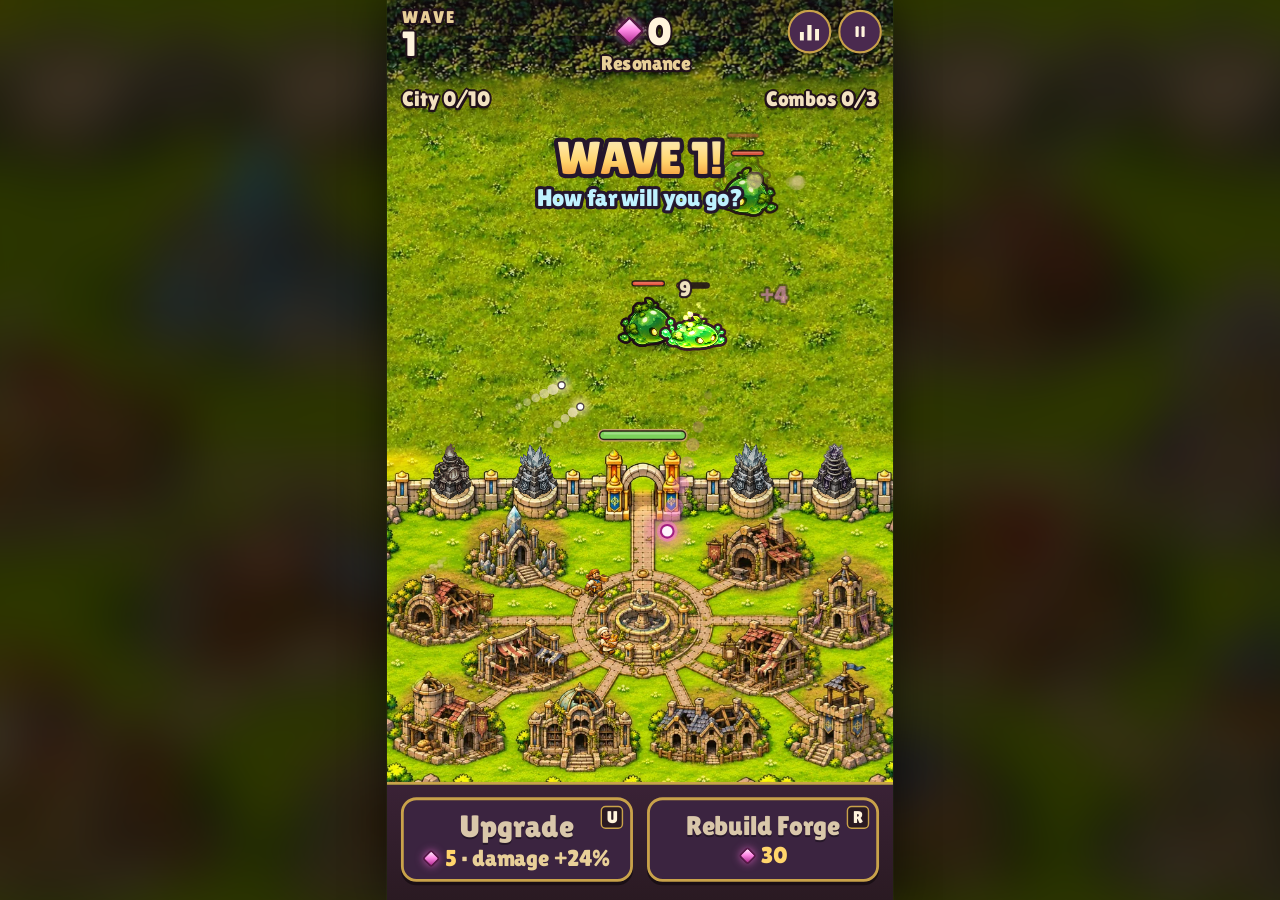
==== commit e8273b3b: "Cards fit whole on desktop (wider and lower, a check fails any card that scrolls or is wider than it" ====
--- a/index.html
+++ b/index.html
@@ -5,7 +5,7 @@
 <meta name="viewport" content="width=device-width,initial-scale=1,maximum-scale=1,user-scalable=no,viewport-fit=cover">
 <meta http-equiv="Content-Security-Policy" content="default-src 'self'; script-src 'self' https:; img-src 'self' data: blob:; media-src 'self' blob:; connect-src 'self' https:; style-src 'self' 'unsafe-inline'; font-src 'self'">
 <title>Hearthgate</title>
-<link rel="stylesheet" href="style.css?v=20261113d">
+<link rel="stylesheet" href="style.css?v=20261113e">
 </head>
 <body>
 <div id="backdrop" aria-hidden="true"></div>
@@ -35,11 +35,11 @@
 </div>
 <aside id="sideL" class="side" hidden></aside>
 <aside id="sideR" class="side" hidden></aside>
-<script src="js/sdk.js?v=20261113d"></script>
-<script src="js/city.js?v=20261113d"></script>
-<script src="js/core.js?v=20261113d"></script>
-<script src="js/looks.js?v=20261113d"></script>
-<script src="js/audio.js?v=20261113d"></script>
-<script src="js/game.js?v=20261113d"></script>
+<script src="js/sdk.js?v=20261113e"></script>
+<script src="js/city.js?v=20261113e"></script>
+<script src="js/core.js?v=20261113e"></script>
+<script src="js/looks.js?v=20261113e"></script>
+<script src="js/audio.js?v=20261113e"></script>
+<script src="js/game.js?v=20261113e"></script>
 </body>
 </html>
--- a/style.css
+++ b/style.css
@@ -554,3 +554,21 @@
 #stage.wide #hud .btns { gap: 6px; } #stage.wide .icon { width: 48px; height: 48px; }
 #stage.wide #hud { grid-template-columns: 96px minmax(0, 1fr) auto; }
 #stage.wide #card canvas.thumb.hero { width: 150px; height: 102px; margin-bottom: 6px; }
+/* wide cards fit whole (owner, Nov 13 2026: "text clipping ... no reason to make this so big"): the stage is wide, so a card is
+   wider and lower, with tighter spacing; type stays at least 26 design px (about 17 px at the reviewer's frame) */
+#stage.wide #card .body { width: 860px; padding: 22px 30px 22px; gap: 10px; }
+#stage.wide #card h2 { font-size: 48px; }
+#stage.wide #card .eyebrow { font-size: 26px; padding-right: 70px; padding-left: 70px; }
+#stage.wide #card p, #stage.wide #card p.small, #stage.wide #card li { font-size: 26px; }
+#stage.wide #card .cbtn { padding: 12px; font-size: 34px; }
+#stage.wide #card .tog { padding: 6px 4px; font-size: 30px; }
+#stage.wide #card .tog .ticon { width: 46px; height: 46px; }
+#stage.wide #card .pick .opt { gap: 6px; padding: 12px 14px; }
+#stage.wide #card .pick .opt canvas.thumb { width: 150px; height: 102px; margin: 0 auto 4px; }
+#stage.wide #card .pick .opt span { font-size: 24px; }
+#stage.wide #card .cx { top: 10px; right: 10px; width: 50px; height: 50px; }
+/* wide: a notice takes the panel's middle (the goals step aside while it shows), so it never covers the city, the fight or the
+   pointing hand (owner's clip, Nov 13 2026: the hand sat on top of the notice's words) */
+#stage.wide #toast { left: calc(var(--wb) + 220px); bottom: auto !important; top: 176px !important; width: 400px; max-width: 400px; font-size: 28px; white-space: normal; text-align: center; }
+#stage.wide:has(#toast.show) #info { opacity: 0; }
+#stage.wide #toast { text-wrap: balance; font-size: 26px; }
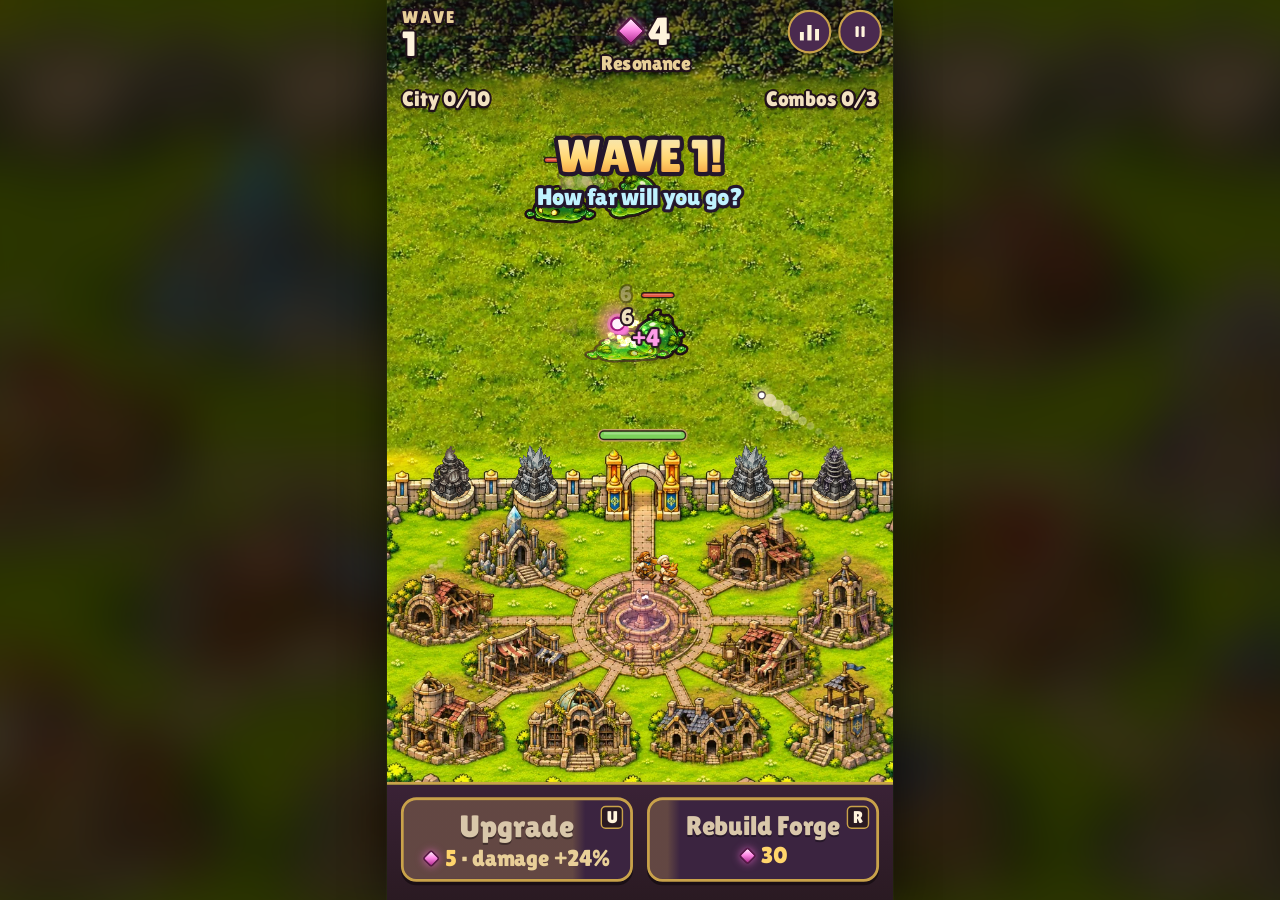
==== commit 0bd44add: "Towers seated in their platforms (contact shadow, graded once toward the painting, the platform's fr" ====
--- a/index.html
+++ b/index.html
@@ -5,7 +5,7 @@
 <meta name="viewport" content="width=device-width,initial-scale=1,maximum-scale=1,user-scalable=no,viewport-fit=cover">
 <meta http-equiv="Content-Security-Policy" content="default-src 'self'; script-src 'self' https:; img-src 'self' data: blob:; media-src 'self' blob:; connect-src 'self' https:; style-src 'self' 'unsafe-inline'; font-src 'self'">
 <title>Hearthgate</title>
-<link rel="stylesheet" href="style.css?v=20261113e">
+<link rel="stylesheet" href="style.css?v=20261113f">
 </head>
 <body>
 <div id="backdrop" aria-hidden="true"></div>
@@ -35,11 +35,11 @@
 </div>
 <aside id="sideL" class="side" hidden></aside>
 <aside id="sideR" class="side" hidden></aside>
-<script src="js/sdk.js?v=20261113e"></script>
-<script src="js/city.js?v=20261113e"></script>
-<script src="js/core.js?v=20261113e"></script>
-<script src="js/looks.js?v=20261113e"></script>
-<script src="js/audio.js?v=20261113e"></script>
-<script src="js/game.js?v=20261113e"></script>
+<script src="js/sdk.js?v=20261113f"></script>
+<script src="js/city.js?v=20261113f"></script>
+<script src="js/core.js?v=20261113f"></script>
+<script src="js/looks.js?v=20261113f"></script>
+<script src="js/audio.js?v=20261113f"></script>
+<script src="js/game.js?v=20261113f"></script>
 </body>
 </html>
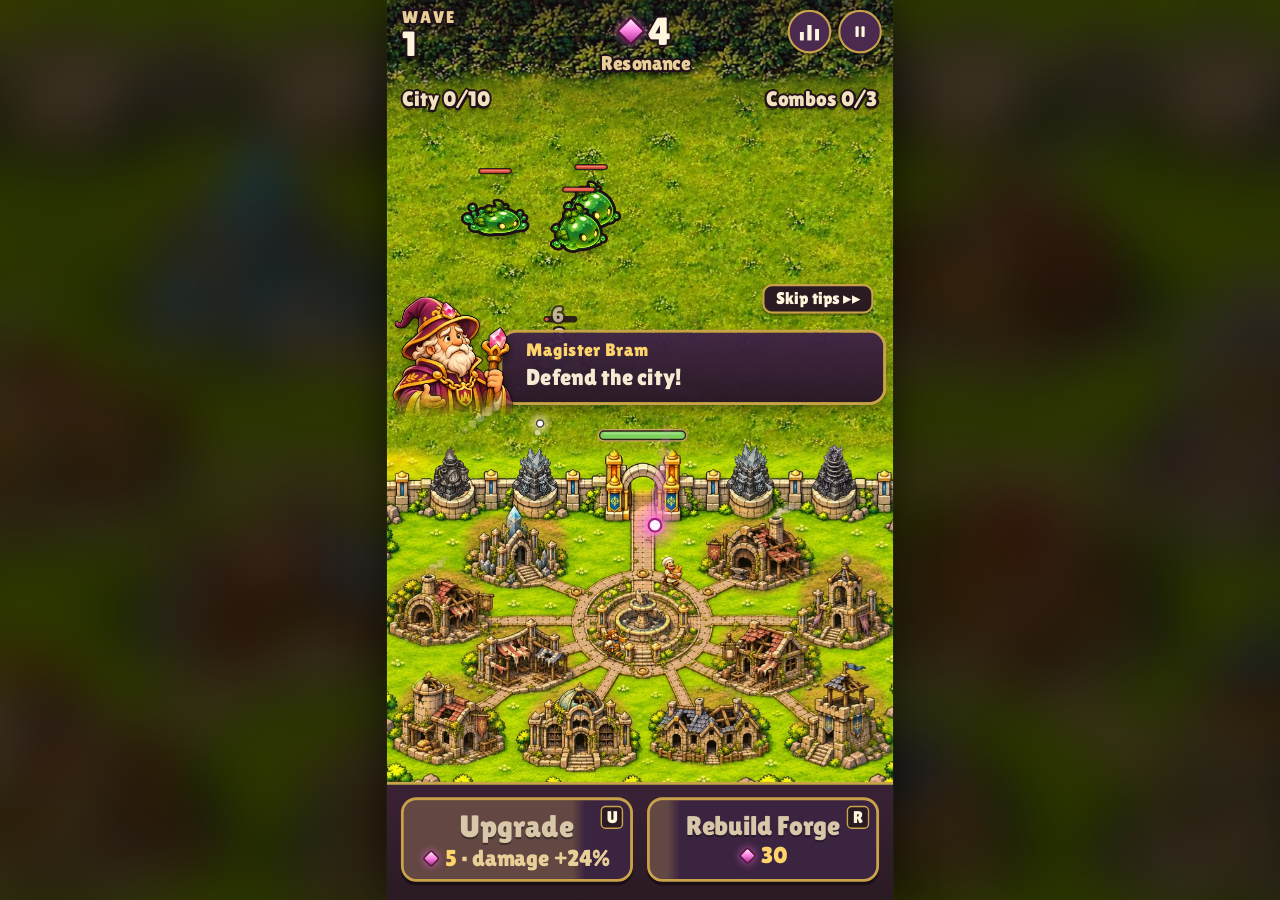
==== commit 2ea1a834: "Villagers step instead of gliding: feet warp from full stride to feet-together at the passing moment" ====
--- a/index.html
+++ b/index.html
@@ -5,7 +5,7 @@
 <meta name="viewport" content="width=device-width,initial-scale=1,maximum-scale=1,user-scalable=no,viewport-fit=cover">
 <meta http-equiv="Content-Security-Policy" content="default-src 'self'; script-src 'self' https:; img-src 'self' data: blob:; media-src 'self' blob:; connect-src 'self' https:; style-src 'self' 'unsafe-inline'; font-src 'self'">
 <title>Hearthgate</title>
-<link rel="stylesheet" href="style.css?v=20261113f">
+<link rel="stylesheet" href="style.css?v=20261113g">
 </head>
 <body>
 <div id="backdrop" aria-hidden="true"></div>
@@ -35,11 +35,11 @@
 </div>
 <aside id="sideL" class="side" hidden></aside>
 <aside id="sideR" class="side" hidden></aside>
-<script src="js/sdk.js?v=20261113f"></script>
-<script src="js/city.js?v=20261113f"></script>
-<script src="js/core.js?v=20261113f"></script>
-<script src="js/looks.js?v=20261113f"></script>
-<script src="js/audio.js?v=20261113f"></script>
-<script src="js/game.js?v=20261113f"></script>
+<script src="js/sdk.js?v=20261113g"></script>
+<script src="js/city.js?v=20261113g"></script>
+<script src="js/core.js?v=20261113g"></script>
+<script src="js/looks.js?v=20261113g"></script>
+<script src="js/audio.js?v=20261113g"></script>
+<script src="js/game.js?v=20261113g"></script>
 </body>
 </html>
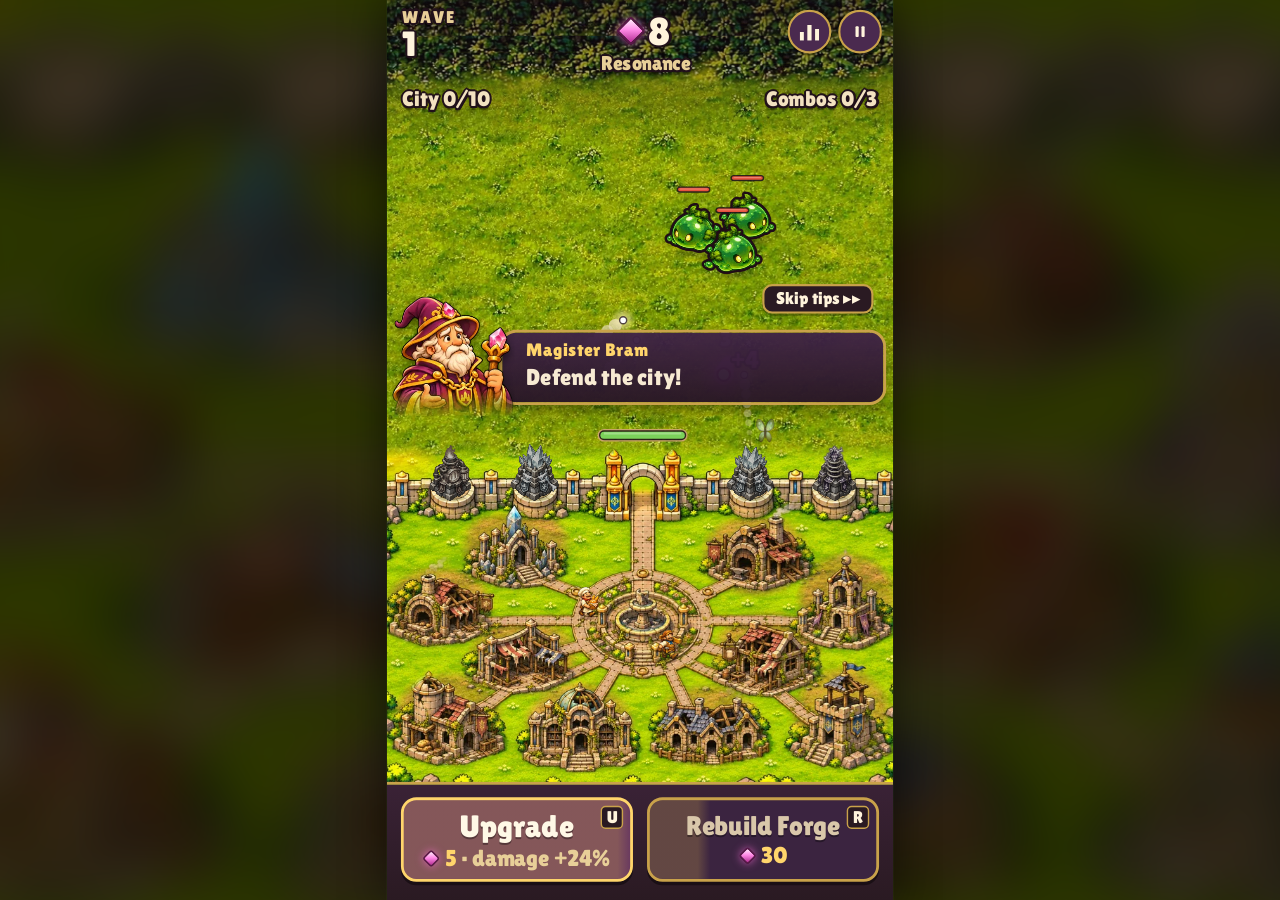
==== commit 9997599e: "Towers aim by element so Frost then Fire still meet (frost mist faster, fireball slower, fire goes f" ====
--- a/index.html
+++ b/index.html
@@ -5,7 +5,7 @@
 <meta name="viewport" content="width=device-width,initial-scale=1,maximum-scale=1,user-scalable=no,viewport-fit=cover">
 <meta http-equiv="Content-Security-Policy" content="default-src 'self'; script-src 'self' https:; img-src 'self' data: blob:; media-src 'self' blob:; connect-src 'self' https:; style-src 'self' 'unsafe-inline'; font-src 'self'">
 <title>Hearthgate</title>
-<link rel="stylesheet" href="style.css?v=20261113g">
+<link rel="stylesheet" href="style.css?v=20261113h">
 </head>
 <body>
 <div id="backdrop" aria-hidden="true"></div>
@@ -35,11 +35,11 @@
 </div>
 <aside id="sideL" class="side" hidden></aside>
 <aside id="sideR" class="side" hidden></aside>
-<script src="js/sdk.js?v=20261113g"></script>
-<script src="js/city.js?v=20261113g"></script>
-<script src="js/core.js?v=20261113g"></script>
-<script src="js/looks.js?v=20261113g"></script>
-<script src="js/audio.js?v=20261113g"></script>
-<script src="js/game.js?v=20261113g"></script>
+<script src="js/sdk.js?v=20261113h"></script>
+<script src="js/city.js?v=20261113h"></script>
+<script src="js/core.js?v=20261113h"></script>
+<script src="js/looks.js?v=20261113h"></script>
+<script src="js/audio.js?v=20261113h"></script>
+<script src="js/game.js?v=20261113h"></script>
 </body>
 </html>
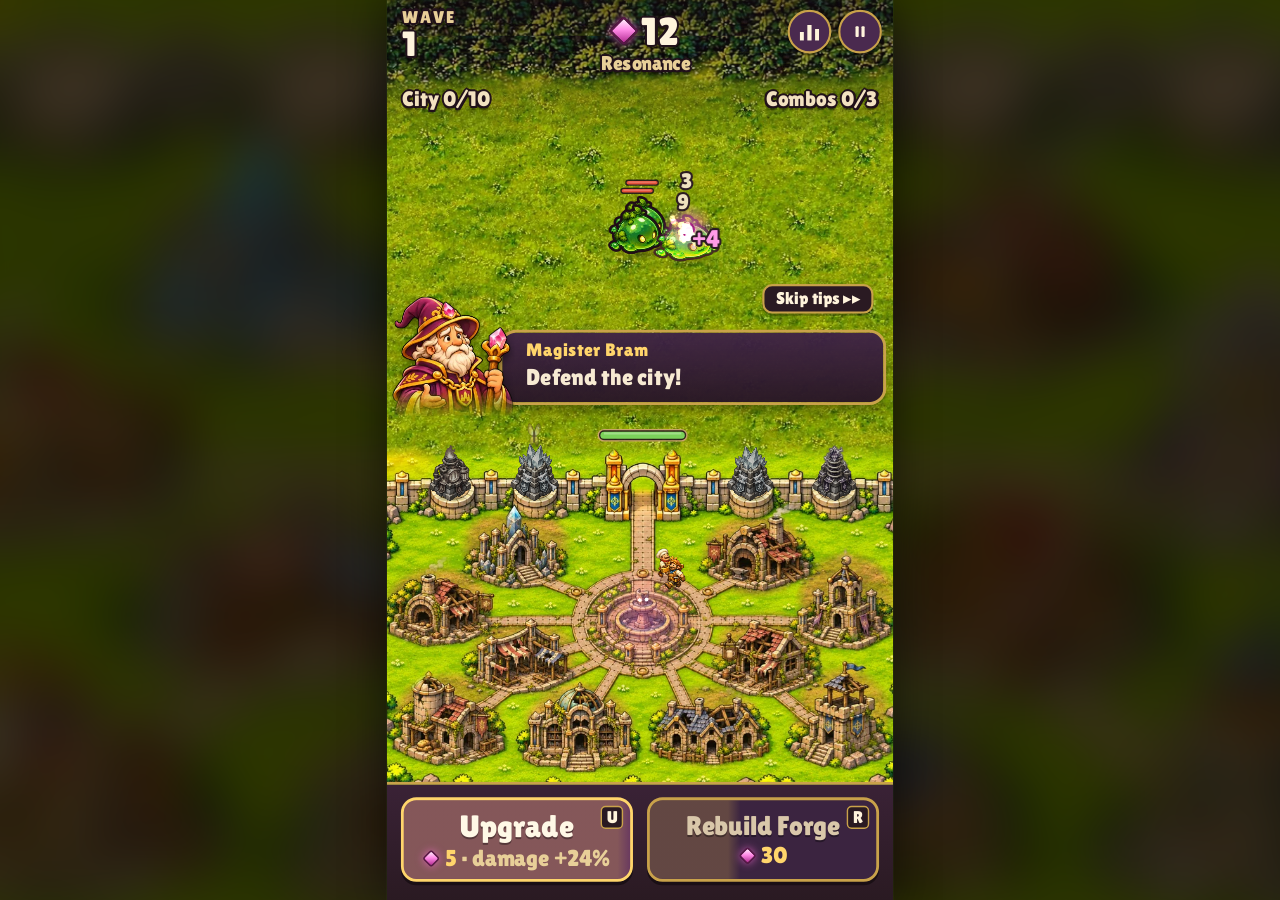
==== commit 535c74a6: "Villagers walk on two legs: each painted villager is cut once into a body and two legs (split at the" ====
--- a/index.html
+++ b/index.html
@@ -5,7 +5,7 @@
 <meta name="viewport" content="width=device-width,initial-scale=1,maximum-scale=1,user-scalable=no,viewport-fit=cover">
 <meta http-equiv="Content-Security-Policy" content="default-src 'self'; script-src 'self' https:; img-src 'self' data: blob:; media-src 'self' blob:; connect-src 'self' https:; style-src 'self' 'unsafe-inline'; font-src 'self'">
 <title>Hearthgate</title>
-<link rel="stylesheet" href="style.css?v=20261113h">
+<link rel="stylesheet" href="style.css?v=20261113i">
 </head>
 <body>
 <div id="backdrop" aria-hidden="true"></div>
@@ -35,11 +35,11 @@
 </div>
 <aside id="sideL" class="side" hidden></aside>
 <aside id="sideR" class="side" hidden></aside>
-<script src="js/sdk.js?v=20261113h"></script>
-<script src="js/city.js?v=20261113h"></script>
-<script src="js/core.js?v=20261113h"></script>
-<script src="js/looks.js?v=20261113h"></script>
-<script src="js/audio.js?v=20261113h"></script>
-<script src="js/game.js?v=20261113h"></script>
+<script src="js/sdk.js?v=20261113i"></script>
+<script src="js/city.js?v=20261113i"></script>
+<script src="js/core.js?v=20261113i"></script>
+<script src="js/looks.js?v=20261113i"></script>
+<script src="js/audio.js?v=20261113i"></script>
+<script src="js/game.js?v=20261113i"></script>
 </body>
 </html>
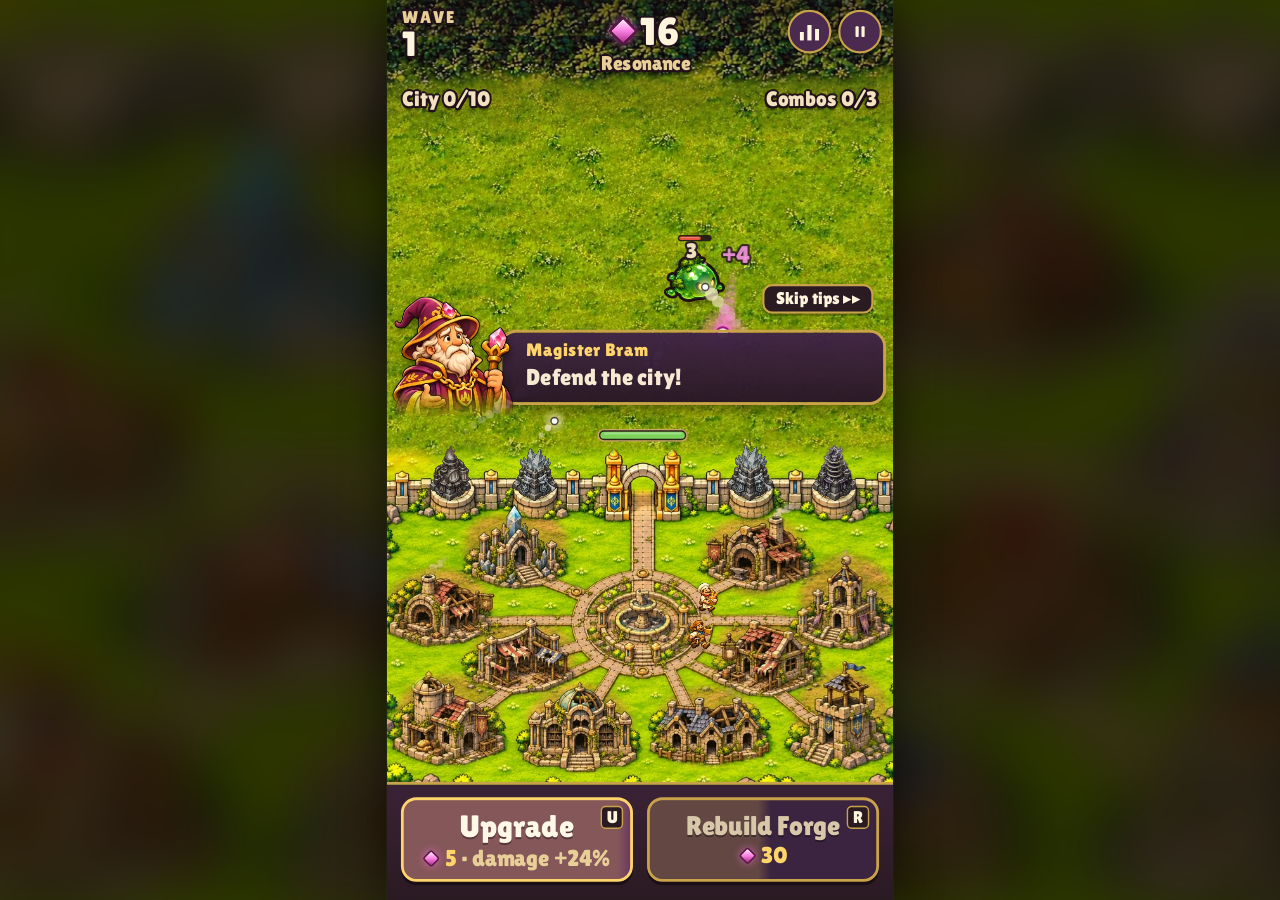
==== commit ba25cc53: "Villagers really walk: cut-out legs with whole clothes, planted feet locked, paths on the painted pa" ====
--- a/index.html
+++ b/index.html
@@ -5,7 +5,7 @@
 <meta name="viewport" content="width=device-width,initial-scale=1,maximum-scale=1,user-scalable=no,viewport-fit=cover">
 <meta http-equiv="Content-Security-Policy" content="default-src 'self'; script-src 'self' https:; img-src 'self' data: blob:; media-src 'self' blob:; connect-src 'self' https:; style-src 'self' 'unsafe-inline'; font-src 'self'">
 <title>Hearthgate</title>
-<link rel="stylesheet" href="style.css?v=20261113i">
+<link rel="stylesheet" href="style.css?v=20261113j">
 </head>
 <body>
 <div id="backdrop" aria-hidden="true"></div>
@@ -35,11 +35,11 @@
 </div>
 <aside id="sideL" class="side" hidden></aside>
 <aside id="sideR" class="side" hidden></aside>
-<script src="js/sdk.js?v=20261113i"></script>
-<script src="js/city.js?v=20261113i"></script>
-<script src="js/core.js?v=20261113i"></script>
-<script src="js/looks.js?v=20261113i"></script>
-<script src="js/audio.js?v=20261113i"></script>
-<script src="js/game.js?v=20261113i"></script>
+<script src="js/sdk.js?v=20261113j"></script>
+<script src="js/city.js?v=20261113j"></script>
+<script src="js/core.js?v=20261113j"></script>
+<script src="js/looks.js?v=20261113j"></script>
+<script src="js/audio.js?v=20261113j"></script>
+<script src="js/game.js?v=20261113j"></script>
 </body>
 </html>
